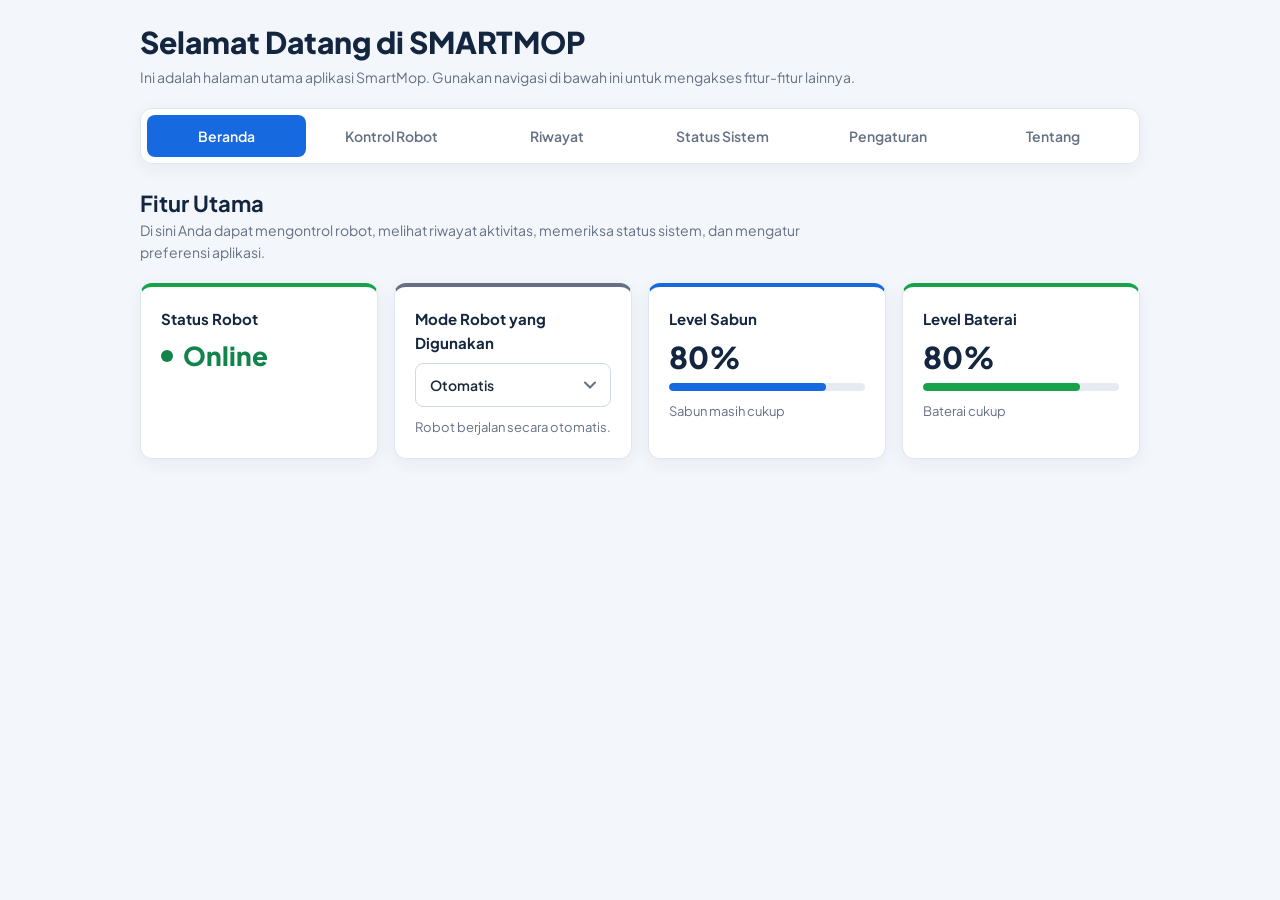
==== frontend/index.html @ 9b31f6f3 "Update Frontend" ====
<!DOCTYPE html>
<html lang="en">
<head>
    <meta charset="UTF-8">
    <meta name="viewport" content="width=device-width, initial-scale=1.0">
    <title>SMARTMOP</title>
    <link rel="preconnect" href="https://fonts.googleapis.com">
    <link rel="preconnect" href="https://fonts.gstatic.com" crossorigin>
    <link rel="stylesheet" href="https://fonts.googleapis.com/css2?family=Plus+Jakarta+Sans:wght@400;500;600;700;800&display=swap">
    <link rel="stylesheet" href="assets/css/variables.css">
    <link rel="stylesheet" href="assets/css/layout.css">
    <link rel="stylesheet" href="assets/css/components.css">
    <link rel="stylesheet" href="assets/css/index.css">
    <link rel="stylesheet" href="assets/css/responsive.css">
    <link rel="stylesheet" href="assets/css/style.css">
</head>
<body>

<h3>Selamat Datang di SMARTMOP</h3>
<p>Ini adalah halaman utama aplikasi SmartMop. Gunakan navigasi di bawah ini untuk mengakses fitur-fitur lainnya.</p>
<nav class="navbar">
    <a href="index.html">Beranda</a>
    <a href="pages/kontrol-robot.html">Kontrol Robot</a>
    <a href="pages/riwayat.html">Riwayat</a>
    <a href="pages/status-sistems.html">Status Sistem</a>
    <a href="pages/pengaturan.html">Pengaturan</a>
    <a href="pages/tentang.html">Tentang</a>
</nav>


<section class="main-content">
    <h2>Fitur Utama</h2>

    <p>
        Di sini Anda dapat mengontrol robot, melihat riwayat
        aktivitas, memeriksa status sistem, dan mengatur
        preferensi aplikasi.
    </p>

    <div class="robot-container">

        <!-- Status Robot -->
        <div class="menu-robot">
            <h3>Status Robot</h3>
            <p id="statusRobot" class="status online">
                Online
            </p>
        </div>

        <!-- Mode Robot -->
        <div class="menu-robot">
            <h3>Mode Robot yang Digunakan</h3>

            <select id="modeRobot">
                <option value="Otomatis">Otomatis</option>
                <option value="Manual">Manual</option>
            </select>

            <p id="infoMode">
                Robot berjalan secara otomatis.
            </p>
        </div>

        <!-- Level Sabun -->
        <div class="menu-robot">
            <h3>Level Sabun</h3>

            <p id="nilaiSabun">80%</p>

            <div class="progress-container">
                <div id="progressSabun"
                     class="progress-bar sabun"
                     style="width: 80%;">
                </div>
            </div>

            <p id="statusSabun">Sabun masih cukup</p>
        </div>

        <!-- Level Baterai -->
        <div class="menu-robot">
            <h3>Level Baterai</h3>

            <p id="nilaiBaterai">80%</p>

            <div class="progress-container">
                <div id="progressBaterai"
                     class="progress-bar baterai"
                     style="width: 80%;">
                </div>
            </div>

            <p id="statusBaterai">Baterai cukup</p>
        </div>

    </div>
</section>

</body>
---- frontend/assets/css/variables.css ----
/* =====================================================
   SMARTMOP - VARIABEL DESAIN (dipakai semua halaman)
   ===================================================== */
:root {
    --primary: #1769e0;
    --primary-hover: #1056bd;
    --primary-light: #edf4ff;

    --navy: #14263f;
    --navy-light: #203b5f;

    --background: #f3f6fb;
    --surface: #ffffff;
    --surface-light: #f8faff;

    --text: #1d2939;
    --text-secondary: #667085;

    --border: #e1e7f0;
    --border-strong: #d0d8e5;

    --success: #12834b;
    --success-bg: #e1f7eb;
    --danger: #d92d20;
    --danger-bg: #fee4e2;
    --warning: #b54708;
    --warning-bg: #fff0d5;

    --shadow: 0 4px 18px rgba(20, 38, 63, 0.055);
    --radius: 12px;
    --radius-small: 8px;
    --transition: 0.2s ease;

    --sidebar-width: 250px;
    --font: "Plus Jakarta Sans", "Segoe UI", Arial, Helvetica, sans-serif;
}
---- frontend/assets/css/layout.css ----
/* =====================================================
   SMARTMOP - LAYOUT (reset, sidebar, topbar, halaman)
   ===================================================== */
*, *::before, *::after { margin: 0; padding: 0; box-sizing: border-box; }
[hidden] { display: none !important; }
html { scroll-behavior: smooth; }

body {
    min-height: 100vh;
    font-family: var(--font);
    font-size: 14px;
    line-height: 1.55;
    color: var(--text);
    background: var(--background);
}
button, input, select { font: inherit; color: inherit; }
button { cursor: pointer; }
a { color: inherit; }
:focus-visible { outline: 3px solid #a8c9ff; outline-offset: 2px; }

.ico {
    width: 1.25em; height: 1.25em; flex: none;
    fill: none; stroke: currentColor; stroke-width: 1.8;
    stroke-linecap: round; stroke-linejoin: round;
}

/* ---------- Kerangka aplikasi ---------- */
.app {
    display: grid;
    grid-template-columns: var(--sidebar-width) minmax(0, 1fr);
    min-height: 100vh;
}
.main { min-width: 0; }

/* ---------- Sidebar ---------- */
.sidebar {
    position: sticky; top: 0;
    height: 100vh;
    display: flex; flex-direction: column; gap: 18px;
    padding: 20px 14px;
    color: #fff;
    background: var(--navy);
    z-index: 30;
}
.brand { display: flex; align-items: center; gap: 12px; padding: 4px 8px 12px; }
.brand-mark {
    width: 46px; height: 46px; display: grid; place-items: center;
    border-radius: 12px; background: rgba(255, 255, 255, 0.1);
}
.brand-mark .ico { width: 28px; height: 28px; }
.brand strong { display: block; font-size: 21px; line-height: 1.15; }
.brand small { font-size: 12px; color: #b8c7de; }

.nav { display: flex; flex-direction: column; gap: 4px; }
.nav a {
    display: flex; align-items: center; gap: 14px;
    padding: 13px 16px;
    border-radius: 10px;
    color: #d5e0f1;
    font-weight: 500; text-decoration: none;
    transition: background var(--transition), color var(--transition);
}
.nav a .ico { width: 22px; height: 22px; }
.nav a:hover { background: rgba(255, 255, 255, 0.08); color: #fff; }
.nav a[aria-current="page"] { background: var(--primary); color: #fff; font-weight: 700; }

.scrim { display: none; }

/* ---------- Topbar ---------- */
.topbar {
    display: flex; align-items: center; justify-content: space-between;
    flex-wrap: wrap; gap: 16px;
    padding: 22px 28px 6px;
}
.topbar-title { display: flex; align-items: center; gap: 12px; min-width: 0; }
.topbar h1 { font-size: 28px; line-height: 1.2; color: var(--navy); }
.topbar p { color: var(--text-secondary); }
.menu-btn {
    display: none; width: 42px; height: 42px; place-items: center;
    border: 1px solid var(--border-strong); border-radius: 10px; background: var(--surface);
}
.top-actions { display: flex; align-items: center; gap: 20px; flex-wrap: wrap; }

.bell { position: relative; }
.bell > button {
    position: relative; width: 44px; height: 44px; display: grid; place-items: center;
    border: 0; border-radius: 50%; background: transparent; color: var(--primary);
}
.bell > button:hover { background: var(--primary-light); }
.bell > button .ico { width: 28px; height: 28px; }
.bell-count {
    position: absolute; top: 2px; right: 2px;
    min-width: 20px; height: 20px; padding: 0 5px;
    display: grid; place-items: center;
    border-radius: 10px; background: var(--danger); color: #fff;
    font-size: 12px; font-weight: 700;
}
.bell-menu {
    position: absolute; right: 0; top: 52px; z-index: 40;
    width: 320px; padding: 8px;
    background: var(--surface); border: 1px solid var(--border);
    border-radius: var(--radius); box-shadow: 0 12px 32px rgba(20, 38, 63, 0.16);
}
.bell-menu li { list-style: none; padding: 10px 12px; border-radius: 8px; }
.bell-menu li + li { border-top: 1px solid var(--border); }
.bell-menu strong { display: block; font-size: 13px; }
.bell-menu small { color: var(--text-secondary); }
.bell-menu button {
    width: 100%; margin-top: 6px; padding: 9px; border: 0; border-radius: 8px;
    background: var(--primary-light); color: var(--primary); font-weight: 600;
}

.clock { padding-left: 20px; border-left: 1px solid var(--border-strong); line-height: 1.3; }
.clock small { display: block; color: var(--text-secondary); font-size: 12.5px; }
.clock strong { font-size: 24px; color: var(--navy); font-variant-numeric: tabular-nums; }

.online { display: flex; align-items: center; gap: 8px; font-weight: 600; }
.online .dot { width: 10px; height: 10px; border-radius: 50%; background: #16a34a; }
.online.off .dot { background: var(--danger); }

.btn-emergency {
    display: inline-flex; align-items: center; gap: 10px;
    padding: 14px 20px; border: 0; border-radius: 8px;
    background: var(--danger); color: #fff; font-weight: 700; letter-spacing: 0.02em;
    box-shadow: 0 6px 16px rgba(217, 45, 32, 0.28);
    transition: background var(--transition);
}
.btn-emergency:hover { background: #b42318; }
.btn-emergency .ico { width: 22px; height: 22px; padding: 3px; border-radius: 50%; background: #fff; color: var(--danger); stroke-width: 2.6; }

/* ---------- Isi halaman ---------- */
.page { display: grid; gap: 20px; padding: 16px 28px 40px; }
---- frontend/assets/css/components.css ----
/* =====================================================
   SMARTMOP - KOMPONEN BERSAMA
   ===================================================== */

/* ---------- Kartu ---------- */
.card {
    padding: 20px;
    background: var(--surface);
    border: 1px solid var(--border);
    border-radius: var(--radius);
    box-shadow: var(--shadow);
}
.card-head { display: flex; align-items: center; justify-content: space-between; gap: 12px; margin-bottom: 14px; }
.card-head h2 { font-size: 18px; color: var(--navy); }
.card-head p { color: var(--text-secondary); font-size: 13px; }
.link-all { color: var(--primary); font-size: 13px; font-weight: 600; text-decoration: none; }
.link-all:hover { text-decoration: underline; }

/* ---------- Lencana & tombol ---------- */
.badge { display: inline-flex; align-items: center; padding: 3px 10px; border-radius: 6px; font-size: 13px; font-weight: 600; }
.badge.danger { color: var(--danger); background: var(--danger-bg); }
.badge.success { color: var(--success); background: var(--success-bg); }
.badge.warning { color: var(--warning); background: var(--warning-bg); }
.badge.neutral { color: var(--text-secondary); background: #eef2f7; }

.btn {
    display: inline-flex; align-items: center; justify-content: center; gap: 8px;
    min-height: 42px; padding: 0 18px;
    border: 1px solid transparent; border-radius: var(--radius-small);
    font-weight: 600;
    transition: background var(--transition), border-color var(--transition), color var(--transition);
}
.btn:disabled { opacity: 0.55; cursor: not-allowed; }
.btn-primary { color: #fff; background: var(--primary); }
.btn-primary:hover { background: var(--primary-hover); }
.btn-success { color: var(--success); background: var(--success-bg); border-color: #a6e2c1; }
.btn-success:hover { background: #cdf1dd; }
.btn-danger { color: var(--danger); background: var(--danger-bg); border-color: #f7b8b2; }
.btn-danger:hover { background: #fdd0cc; }
.btn-ghost { color: var(--text); background: var(--surface); border-color: var(--border-strong); }
.btn-ghost:hover { background: var(--primary-light); color: var(--primary); }

/* ---------- Progress ---------- */
.progress { height: 8px; border-radius: 99px; background: #e6ebf3; overflow: hidden; }
.progress i { display: block; height: 100%; border-radius: inherit; background: var(--primary); transition: width 0.6s ease; }
.progress.green i { background: #16a34a; }
.progress.warn i { background: #f79009; }
.progress.low i { background: var(--danger); }

/* ---------- Form ---------- */
.field { display: grid; gap: 6px; align-content: start; }
.field > label { font-size: 13px; font-weight: 600; color: var(--navy); }
.field small { color: var(--text-secondary); font-size: 12px; }
input[type="text"], input[type="number"], input[type="date"], select {
    width: 100%; min-height: 42px; padding: 9px 12px;
    background: var(--surface); border: 1px solid var(--border-strong); border-radius: var(--radius-small);
    transition: border-color var(--transition), box-shadow var(--transition);
}
input:focus, select:focus { outline: none; border-color: var(--primary); box-shadow: 0 0 0 3px rgba(23, 105, 224, 0.16); }
select { appearance: none; padding-right: 36px;
    background-image: url("data:image/svg+xml,%3Csvg xmlns='http://www.w3.org/2000/svg' width='12' height='8' fill='none' stroke='%23667085' stroke-width='2' stroke-linecap='round'%3E%3Cpath d='M1 1.5l5 5 5-5'/%3E%3C/svg%3E");
    background-repeat: no-repeat; background-position: right 12px center; }

.switch { position: relative; display: inline-block; width: 46px; height: 26px; flex: none; }
.switch input { position: absolute; inset: 0; width: 100%; height: 100%; opacity: 0; margin: 0; z-index: 1; }
.switch-slider { position: absolute; inset: 0; border-radius: 99px; background: #cfd6e2; transition: background var(--transition); }
.switch-slider::after {
    content: ""; position: absolute; top: 3px; left: 3px; width: 20px; height: 20px;
    border-radius: 50%; background: #fff; box-shadow: 0 1px 3px rgba(0, 0, 0, 0.25);
    transition: transform var(--transition);
}
.switch input:checked + .switch-slider { background: var(--primary); }
.switch input:checked + .switch-slider::after { transform: translateX(20px); }
.switch input:focus-visible + .switch-slider { outline: 3px solid #a8c9ff; outline-offset: 2px; }

.seg { display: grid; grid-template-columns: 1fr 1fr; padding: 4px; border-radius: 10px; background: #eef2f9; }
.seg button { display: flex; align-items: center; justify-content: center; gap: 8px; min-height: 40px; border: 0; border-radius: 8px; background: transparent; color: var(--text-secondary); font-weight: 600; }
.seg button[aria-pressed="true"] { background: var(--primary); color: #fff; }

/* ---------- Tabel ---------- */
.table-wrap { overflow-x: auto; border: 1px solid var(--border); border-radius: var(--radius-small); }
table { width: 100%; border-collapse: collapse; min-width: 640px; }
th { padding: 12px 14px; background: #f1f5fb; color: var(--navy); font-size: 13px; text-align: left; }
td { padding: 10px 14px; border-top: 1px solid var(--border); vertical-align: middle; }
tbody tr:hover { background: var(--surface-light); }
.empty { padding: 36px 16px; text-align: center; color: var(--text-secondary); }

/* ---------- Tampilan kamera (simulasi lantai + bounding box) ---------- */
.feed {
    position: relative; aspect-ratio: 16 / 10; overflow: hidden;
    border-radius: 10px; background: #cdc4b7; isolation: isolate;
}
.feed::before {
    content: ""; position: absolute; inset: 0; z-index: -1;
    background:
        linear-gradient(rgba(70, 60, 50, 0.28) 2px, transparent 2px) 0 0 / 100% 34%,
        linear-gradient(90deg, rgba(70, 60, 50, 0.28) 2px, transparent 2px) 0 0 / 26% 100%,
        linear-gradient(135deg, #ddd6cb, #bdb3a5);
}
.feed img.stream { position: absolute; inset: 0; width: 100%; height: 100%; object-fit: cover; z-index: -1; }
.feed.live .spill, .feed.live .bbox { display: none; }
.spill {
    position: absolute; left: 22%; top: 38%; width: 50%; height: 28%;
    border-radius: 58% 42% 55% 45% / 52% 58% 42% 48%;
    background: radial-gradient(circle at 38% 38%, #f0a63a, #c26a1c 70%, #a8530f);
    box-shadow: 0 2px 8px rgba(120, 60, 10, 0.4);
    transform: rotate(-6deg);
}
.bbox { position: absolute; left: 18%; top: 31%; width: 58%; height: 42%; border: 2px solid #e5261b; }
.bbox em {
    position: absolute; left: -2px; bottom: 100%; padding: 2px 10px; white-space: nowrap;
    background: #e5261b; color: #fff; font-style: normal; font-size: 12.5px; font-weight: 600;
}
.feed.sm .bbox { border-width: 1.5px; }
.feed.sm .bbox em { display: none; }
.feed.mop { background: #1e2530; }
.feed.mop::before { background: linear-gradient(180deg, #2c3441, #151a22); }
.feed.mop .pad {
    position: absolute; bottom: 12%; width: 34%; aspect-ratio: 1; border-radius: 50%;
    background: repeating-radial-gradient(circle, #2f5fd0 0 5px, #3d72ec 5px 10px);
    box-shadow: 0 6px 12px rgba(0, 0, 0, 0.5);
}
.feed.mop .pad:nth-child(1) { left: 12%; }
.feed.mop .pad:nth-child(2) { right: 12%; }
.feed-time {
    position: absolute; top: 12px; right: 12px; padding: 3px 10px;
    border-radius: 6px; background: rgba(15, 25, 45, 0.72); color: #fff;
    font-size: 13px; font-variant-numeric: tabular-nums;
}
.feed.thumb { width: 84px; aspect-ratio: 4 / 3; border-radius: 6px; }
.feed.thumb .bbox { border-width: 1.5px; }
.feed.thumb .bbox em { display: none; }

.cam-tools {
    position: absolute; left: 50%; bottom: 14px; transform: translateX(-50%);
    display: flex; gap: 4px; padding: 8px;
    border-radius: 12px; background: rgba(15, 25, 45, 0.8);
}
.cam-tools button {
    min-width: 64px; display: grid; justify-items: center; gap: 2px; padding: 6px 8px;
    border: 0; border-radius: 8px; background: transparent; color: #fff; font-size: 12px;
}
.cam-tools button:hover { background: rgba(255, 255, 255, 0.14); }
.cam-tools button[aria-pressed="true"] { background: var(--danger); }
.cam-tools .ico { width: 22px; height: 22px; }
.cam-tools .hd-tag { font-weight: 800; font-size: 13px; padding: 1px 4px; border: 1.5px solid #fff; border-radius: 4px; line-height: 1.3; }

/* ---------- Toast ---------- */
.toasts { position: fixed; right: 20px; bottom: 20px; z-index: 100; display: grid; gap: 10px; }
.toast {
    max-width: 360px; padding: 12px 16px; border-radius: 10px;
    background: var(--navy); color: #fff; font-weight: 500;
    box-shadow: 0 10px 28px rgba(20, 38, 63, 0.3);
    animation: toast-in 0.25s ease;
}
.toast.success { background: #0f6d3e; }
.toast.warn { background: #8a4a0a; }
.toast.error { background: #b42318; }
@keyframes toast-in { from { opacity: 0; transform: translateY(8px); } }
@media (prefers-reduced-motion: reduce) { .toast { animation: none; } .progress i { transition: none; } }
---- frontend/assets/css/index.css ----
/* =====================================================
   SMARTMOP - BERANDA (index.css)
   Disesuaikan dengan markup index.html milikmu:
   .navbar, .main-content, .robot-container, .menu-robot,
   .status, .progress-container, .progress-bar
   File ini berdiri sendiri (tidak butuh layout/components/style.css)
   ===================================================== */

/* 1. VARIABEL */
:root {
    --primary: #1769e0;
    --primary-hover: #1056bd;
    --primary-light: #edf4ff;
    --navy: #14263f;
    --background: #f3f6fb;
    --surface: #ffffff;
    --text: #1d2939;
    --text-secondary: #667085;
    --border: #e1e7f0;
    --border-strong: #d0d8e5;
    --success: #12834b;
    --success-bg: #e1f7eb;
    --danger: #d92d20;
    --danger-bg: #fee4e2;
    --warning: #b54708;
    --shadow: 0 4px 18px rgba(20, 38, 63, 0.055);
    --radius: 12px;
    --radius-small: 8px;
    --transition: 0.2s ease;
    --lebar: 1100px;
}

/* 2. DASAR HALAMAN */
*, *::before, *::after { margin: 0; padding: 0; box-sizing: border-box; }
html { scroll-behavior: smooth; }

body {
    min-height: 100vh;
    padding: 32px 24px 56px;
    font-family: "Plus Jakarta Sans", "Segoe UI", Arial, sans-serif;
    font-size: 14px;
    line-height: 1.6;
    color: var(--text);
    background: var(--background);
}
select, button, input { font: inherit; color: inherit; }
:focus-visible { outline: 3px solid #a8c9ff; outline-offset: 2px; }

/* 3. JUDUL HALAMAN */
body > h3 {
    max-width: var(--lebar); margin: 0 auto 4px;
    color: var(--navy); font-size: 30px; font-weight: 800; line-height: 1.25;
}
body > p {
    max-width: var(--lebar); margin: 0 auto 20px;
    color: var(--text-secondary);
}

/* 4. NAVIGASI */
.navbar {
    position: sticky; top: 12px; z-index: 10;
    display: flex; flex-wrap: wrap; gap: 6px;
    max-width: var(--lebar); margin: 0 auto 28px; padding: 6px;
    background: var(--surface);
    border: 1px solid var(--border); border-radius: var(--radius);
    box-shadow: var(--shadow);
}
.navbar a {
    flex: 1 1 0; min-height: 42px; padding: 0 16px;
    display: inline-flex; align-items: center; justify-content: center;
    border-radius: var(--radius-small);
    color: var(--text-secondary); font-weight: 600; text-decoration: none; white-space: nowrap;
    transition: background var(--transition), color var(--transition);
}
.navbar a:hover { background: var(--primary-light); color: var(--primary); }
.navbar a[href="index.html"] { background: var(--primary); color: #fff; }   /* halaman aktif */

/* 5. ISI UTAMA */
.main-content { max-width: var(--lebar); margin: 0 auto; }
.main-content > h2 { color: var(--navy); font-size: 22px; line-height: 1.4; }
.main-content > p { max-width: 70ch; margin-bottom: 20px; color: var(--text-secondary); }

/* 6. KARTU STATUS ROBOT */
.robot-container {
    display: grid;
    grid-template-columns: repeat(auto-fit, minmax(230px, 1fr));
    gap: 16px;
}
.menu-robot {
    display: flex; flex-direction: column; gap: 8px;
    padding: 20px;
    background: var(--surface);
    border: 1px solid var(--border);
    border-top: 4px solid var(--border-strong);
    border-radius: var(--radius);
    box-shadow: var(--shadow);
}
.menu-robot:nth-child(1) { border-top-color: #16a34a; }
.menu-robot:nth-child(2) { border-top-color: #667085; }
.menu-robot:nth-child(3) { border-top-color: var(--primary); }
.menu-robot:nth-child(4) { border-top-color: #16a34a; }

.menu-robot h3 { color: var(--navy); font-size: 15px; font-weight: 700; }
.menu-robot p { color: var(--text-secondary); font-size: 13px; }

/* Status robot */
.status {
    display: inline-flex; align-items: center; gap: 10px;
    color: var(--text-secondary); font-size: 26px; font-weight: 800; line-height: 1.3;
}
.status::before { content: ""; width: 12px; height: 12px; border-radius: 50%; background: currentColor; }
.menu-robot p.status.online { color: var(--success); font-size: 26px; }
.menu-robot p.status.offline { color: var(--danger); font-size: 26px; }

/* Mode robot */
#modeRobot {
    width: 100%; min-height: 44px; padding: 9px 38px 9px 14px;
    appearance: none;
    background: var(--surface) url("data:image/svg+xml,%3Csvg xmlns='http://www.w3.org/2000/svg' width='12' height='8' fill='none' stroke='%23667085' stroke-width='2' stroke-linecap='round'%3E%3Cpath d='M1 1.5l5 5 5-5'/%3E%3C/svg%3E") no-repeat right 14px center;
    border: 1px solid var(--border-strong); border-radius: var(--radius-small);
    font-weight: 600; cursor: pointer;
    transition: border-color var(--transition), box-shadow var(--transition);
}
#modeRobot:hover { border-color: #aebbd0; }
#modeRobot:focus { outline: none; border-color: var(--primary); box-shadow: 0 0 0 3px rgba(23, 105, 224, 0.16); }

/* Nilai sabun & baterai */
#nilaiSabun, #nilaiBaterai {
    color: var(--navy); font-size: 30px; font-weight: 800; line-height: 1.2;
}

/* Bar progres */
.progress-container {
    height: 8px; overflow: hidden;
    border-radius: 99px; background: #e6ebf3;
}
.progress-bar {
    height: 100%; border-radius: inherit;
    background: var(--primary);
    transition: width 0.6s ease, background var(--transition);
}
.progress-bar.sabun { background: var(--primary); }
.progress-bar.baterai { background: #16a34a; }
.progress-bar.warning { background: #f79009; }   /* tambahkan lewat JS saat < 30% */
.progress-bar.low { background: var(--danger); } /* tambahkan lewat JS saat < 15% */

/* Keterangan di bawah bar */
#infoMode, #statusSabun, #statusBaterai { margin-top: 2px; }

/* 7. RESPONSIVE */
@media (max-width: 680px) {
    body { padding: 20px 14px 40px; }
    body > h3 { font-size: 24px; }
    .navbar a { flex: 1 1 45%; }
    .robot-container { grid-template-columns: 1fr; }
}
@media (prefers-reduced-motion: reduce) {
    html { scroll-behavior: auto; }
    .progress-bar { transition: none; }
}

/* 8. KETERANGAN MODE (diubah oleh dashboard.js) */
#infoMode.otomatis { color: var(--success); font-weight: 600; }
#infoMode.manual { color: var(--warning); font-weight: 600; }
---- frontend/assets/css/responsive.css ----
/* =====================================================
   SMARTMOP - RESPONSIVE
   ===================================================== */
@media (max-width: 1280px) {
    .dash { grid-template-columns: minmax(0, 1fr) minmax(0, 1fr); }
    .dash > .stack:last-child { grid-column: 1 / -1; grid-template-columns: 1fr 1fr; align-items: start; }
}
@media (max-width: 1100px) {
    .stats { grid-template-columns: repeat(2, minmax(0, 1fr)); }
}
@media (max-width: 900px) {
    .app { grid-template-columns: minmax(0, 1fr); }
    .sidebar { position: fixed; inset: 0 auto 0 0; width: var(--sidebar-width); transform: translateX(-100%); transition: transform 0.25s ease; }
    .sidebar.open { transform: none; }
    .scrim.show { display: block; position: fixed; inset: 0; z-index: 20; background: rgba(15, 25, 45, 0.5); }
    .menu-btn { display: grid; }
    .topbar, .page { padding-left: 16px; padding-right: 16px; }
    .topbar h1 { font-size: 24px; }
    .clock { border-left: 0; padding-left: 0; }
    .two-col { grid-template-columns: 1fr !important; }
}
@media (max-width: 680px) {
    .dash { grid-template-columns: minmax(0, 1fr); }
    .dash > .stack:last-child { grid-template-columns: 1fr; }
    .stats { grid-template-columns: 1fr; }
    .form-grid { grid-template-columns: 1fr; }
    .settings-card { padding: 18px; }
    .btn-emergency { width: 100%; justify-content: center; }
    .cam-tools button { min-width: 52px; }
    .bell-menu { right: auto; left: 0; width: min(320px, 86vw); }
}
@media (prefers-reduced-motion: reduce) { html { scroll-behavior: auto; } .sidebar { transition: none; } }
---- frontend/assets/css/style.css ----
/* =====================================================
   SMARTMOP - PENGATURAN (style.css)
   Disesuaikan dengan markup pengaturan.html milikmu:
   .navbar, #umum.bagian-umum, .settings-card, .setting-row,
   .switch, .network-*, .form-group, .tombol-simpan
   File ini berdiri sendiri (tidak butuh layout/components/index.css)
   ===================================================== */

/* 1. VARIABEL */
:root {
    --primary: #1769e0;
    --primary-hover: #1056bd;
    --primary-light: #edf4ff;
    --navy: #14263f;
    --background: #f3f6fb;
    --surface: #ffffff;
    --surface-light: #f8faff;
    --text: #1d2939;
    --text-secondary: #667085;
    --border: #e1e7f0;
    --border-strong: #d0d8e5;
    --success: #12834b;
    --success-bg: #e1f7eb;
    --danger: #d92d20;
    --danger-bg: #fee4e2;
    --warning: #b54708;
    --warning-bg: #fff0d5;
    --shadow: 0 4px 18px rgba(20, 38, 63, 0.055);
    --radius: 12px;
    --radius-small: 8px;
    --transition: 0.2s ease;
    --lebar: 1000px;
}

/* 2. DASAR HALAMAN */
*, *::before, *::after { margin: 0; padding: 0; box-sizing: border-box; }
html { scroll-behavior: smooth; scroll-padding-top: 88px; }

body {
    min-height: 100vh;
    padding: 24px 24px 56px;
    font-family: "Plus Jakarta Sans", "Segoe UI", Arial, sans-serif;
    font-size: 14px;
    line-height: 1.6;
    color: var(--text);
    background: var(--background);
}
input, select, button { font: inherit; color: inherit; }
button, select, input[type="checkbox"] { cursor: pointer; }
button:disabled { opacity: 0.55; cursor: not-allowed; }
:focus-visible { outline: 3px solid #a8c9ff; outline-offset: 2px; }

/* 3. NAVBAR (Umum | Notifikasi | Jaringan) */
.navbar {
    position: sticky; top: 12px; z-index: 10;
    display: flex; flex-wrap: wrap; gap: 6px;
    width: 100%; max-width: var(--lebar);
    margin: 0 auto 24px; padding: 6px;
    background: var(--surface);
    border: 1px solid var(--border);
    border-radius: var(--radius);
    box-shadow: var(--shadow);
}
.navbar a {
    flex: 1 1 0; min-height: 42px; padding: 0 20px;
    display: inline-flex; align-items: center; justify-content: center;
    border-radius: var(--radius-small);
    color: var(--text-secondary); font-weight: 600; text-decoration: none;
    transition: background var(--transition), color var(--transition);
}
.navbar a:hover { background: var(--primary-light); color: var(--primary); }

/* 4. KARTU UTAMA (Umum, Notifikasi, Jaringan) */
#umum, .settings-card {
    width: 100%; max-width: var(--lebar);
    margin: 0 auto 24px; padding: 28px 30px;
    background: var(--surface);
    border: 1px solid var(--border);
    border-radius: 14px;
    box-shadow: var(--shadow);
    scroll-margin-top: 88px;
}
#umum:target, .settings-card:target { border-color: var(--primary); }

#umum h2, .settings-card h2 { color: var(--navy); font-size: 22px; line-height: 1.4; }
#umum > p, .settings-card > p { margin-bottom: 22px; color: var(--text-secondary); }

/* 5. FORM DASAR */
label { display: block; color: var(--navy); font-weight: 600; }

input[type="text"], input[type="number"], select {
    width: 100%; min-height: 44px; padding: 9px 14px;
    background: var(--surface);
    border: 1px solid var(--border-strong);
    border-radius: var(--radius-small);
    transition: border-color var(--transition), box-shadow var(--transition);
}
input::placeholder { color: #98a2b3; }
input:hover, select:hover { border-color: #aebbd0; }
input:focus, select:focus {
    outline: none; border-color: var(--primary);
    box-shadow: 0 0 0 3px rgba(23, 105, 224, 0.16);
}
select {
    appearance: none; padding-right: 38px;
    background-image: url("data:image/svg+xml,%3Csvg xmlns='http://www.w3.org/2000/svg' width='12' height='8' fill='none' stroke='%23667085' stroke-width='2' stroke-linecap='round'%3E%3Cpath d='M1 1.5l5 5 5-5'/%3E%3C/svg%3E");
    background-repeat: no-repeat; background-position: right 14px center;
}
select:disabled { background-color: #f2f4f7; color: #98a2b3; }

/* 6. PENGATURAN UMUM */
#umum > label[for="umum"] { margin-bottom: 18px; color: var(--text-secondary); font-weight: 500; }

#umum > h2:not(:first-child) {
    margin-top: 24px; padding-top: 22px;
    border-top: 1px solid var(--border);
    font-size: 16px;
}
#umum > label:not([for="umum"]) { margin: 4px 0 8px; font-size: 13px; }
#umum > select { max-width: 420px; }

.setting-row {
    display: flex; align-items: center; justify-content: space-between; gap: 24px;
    padding: 14px 0;
}
.setting-info { flex: 1 1 auto; min-width: 0; }
.setting-info label { font-size: 15px; }
.setting-info p { color: var(--text-secondary); font-size: 13px; }
#umum .setting-row { align-items: flex-start; padding-top: 4px; }
#umum .setting-row > input[type="text"] { flex: 0 1 420px; }

/* 7. NOTIFIKASI (toggle) */
#notifikasi .setting-row { border-bottom: 1px solid var(--border); }
#notifikasi .setting-row:last-child { border-bottom: 0; padding-bottom: 0; }

.switch { position: relative; display: inline-block; width: 48px; height: 26px; flex: none; }
.switch input { position: absolute; inset: 0; width: 100%; height: 100%; margin: 0; opacity: 0; z-index: 1; }
.switch-slider { position: absolute; inset: 0; border-radius: 99px; background: #cfd6e2; transition: background var(--transition); }
.switch-slider::before {
    content: ""; position: absolute; top: 3px; left: 3px; width: 20px; height: 20px;
    border-radius: 50%; background: #fff; box-shadow: 0 1px 3px rgba(0, 0, 0, 0.25);
    transition: transform var(--transition);
}
.switch input:checked + .switch-slider { background: var(--primary); }
.switch input:checked + .switch-slider::before { transform: translateX(22px); }
.switch input:focus-visible + .switch-slider { outline: 3px solid #a8c9ff; outline-offset: 2px; }

/* 8. JARINGAN */
.network-status {
    margin-bottom: 26px; padding: 18px;
    background: var(--surface-light);
    border: 1px solid var(--border); border-radius: var(--radius);
}
.network-status-header {
    display: flex; align-items: flex-start; justify-content: space-between; gap: 12px;
    margin-bottom: 14px;
}
.network-status-header h3 { color: var(--navy); font-size: 16px; }
.network-status-header p { color: var(--text-secondary); font-size: 13px; }

.status-badge {
    display: inline-flex; align-items: center; min-height: 28px; padding: 4px 12px;
    border-radius: 20px; font-size: 12px; font-weight: 700; white-space: nowrap;
}
.status-checking { background: #eef2f7; color: var(--text-secondary); }
.status-online { background: var(--success-bg); color: var(--success); }
.status-offline { background: var(--danger-bg); color: var(--danger); }

.network-device-list { display: grid; gap: 10px; }
.network-device {
    display: grid; grid-template-columns: 44px minmax(0, 1fr) auto; align-items: center; gap: 14px;
    padding: 12px 14px;
    background: var(--surface);
    border: 1px solid var(--border); border-radius: 10px;
    transition: border-color var(--transition);
}
.network-device:hover { border-color: var(--border-strong); }
.device-icon {
    width: 44px; height: 44px; display: grid; place-items: center;
    border-radius: 10px; background: var(--primary-light); font-size: 20px;
}
.device-info strong { display: block; color: var(--navy); }
.device-info small { color: var(--text-secondary); }

.connection-indicator {
    padding: 3px 12px; border-radius: 6px;
    background: #eef2f7; color: var(--text-secondary); font-size: 13px; font-weight: 600;
}
.connection-indicator.online { background: var(--success-bg); color: var(--success); }
.connection-indicator.offline { background: var(--danger-bg); color: var(--danger); }

.network-section { padding: 22px 0; border-top: 1px solid var(--border); }
.network-section:last-child { padding-bottom: 0; }
.network-section > h3 { margin-bottom: 2px; color: var(--navy); font-size: 16px; }
.network-section > p { margin-bottom: 14px; color: var(--text-secondary); font-size: 13px; }

.network-form-grid { display: grid; grid-template-columns: 2fr 1fr; gap: 16px; }

.form-group { display: grid; align-content: start; gap: 6px; margin-bottom: 16px; }
.network-form-grid .form-group { margin-bottom: 0; }
.form-group:last-child { margin-bottom: 0; }
.form-group > label { font-size: 13px; }
.form-group small { color: var(--text-secondary); font-size: 12px; }
.network-form-grid + .form-group { margin-top: 16px; }

.network-note { display: block; margin-top: 12px; color: var(--text-secondary); font-size: 12.5px; }

.network-actions { display: flex; flex-wrap: wrap; gap: 10px; margin-top: 16px; }
.network-message { margin-top: 12px; padding: 10px 14px; border-radius: var(--radius-small); font-weight: 600; }
.network-message.success { background: var(--success-bg); color: var(--success); }
.network-message.error { background: var(--danger-bg); color: var(--danger); }

/* 9. TOMBOL */
.tombol-simpan, #simpanPengaturan {
    display: block; width: 100%; max-width: var(--lebar);
    min-height: 48px; margin: 0 auto; padding: 0 24px;
    border: 0; border-radius: var(--radius-small);
    background: var(--primary); color: #fff;
    font-weight: 700; font-size: 15px;
    box-shadow: 0 6px 16px rgba(23, 105, 224, 0.25);
    transition: background var(--transition), transform var(--transition);
}
.tombol-simpan:hover, #simpanPengaturan:hover { background: var(--primary-hover); }
.tombol-simpan:active, #simpanPengaturan:active { transform: translateY(1px); }

.tombol-secondary {
    min-height: 42px; padding: 0 18px;
    border: 1px solid var(--border-strong); border-radius: var(--radius-small);
    background: var(--surface); font-weight: 600;
}
.tombol-secondary:hover { background: var(--primary-light); color: var(--primary); }

/* 10. RESPONSIVE */
@media (max-width: 680px) {
    body { padding: 16px 12px 40px; }
    #umum, .settings-card { padding: 20px 18px; }
    #umum .setting-row { flex-direction: column; align-items: stretch; gap: 10px; }
    #umum .setting-row > input[type="text"] { flex: none; }
    .network-form-grid { grid-template-columns: 1fr; }
    .network-device { grid-template-columns: 44px minmax(0, 1fr); }
    .network-device .connection-indicator { grid-column: 2; justify-self: start; }
    .network-status-header { flex-direction: column; }
}
@media (prefers-reduced-motion: reduce) { html { scroll-behavior: auto; } * { transition: none !important; } }
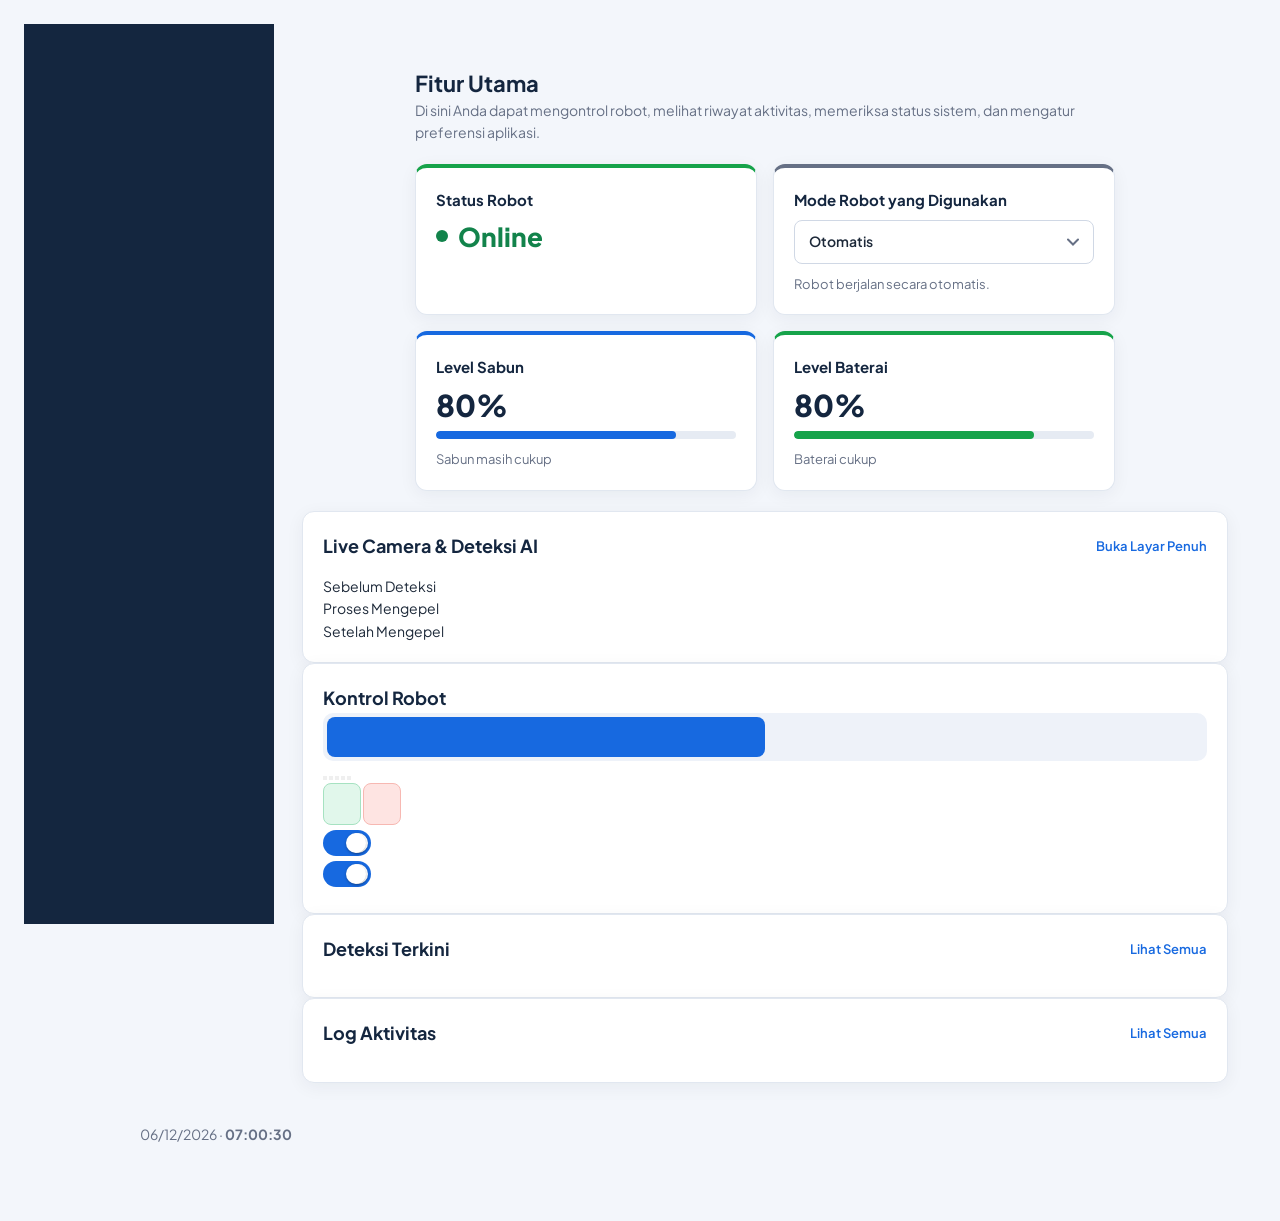
==== commit 8430147b: "Lengkapi Bagian HTML" ====
--- a/frontend/index.html
+++ b/frontend/index.html
@@ -14,18 +14,18 @@
     <link rel="stylesheet" href="assets/css/responsive.css">
     <link rel="stylesheet" href="assets/css/style.css">
 </head>
-<body>
-
-<h3>Selamat Datang di SMARTMOP</h3>
-<p>Ini adalah halaman utama aplikasi SmartMop. Gunakan navigasi di bawah ini untuk mengakses fitur-fitur lainnya.</p>
-<nav class="navbar">
-    <a href="index.html">Beranda</a>
-    <a href="pages/kontrol-robot.html">Kontrol Robot</a>
-    <a href="pages/riwayat.html">Riwayat</a>
-    <a href="pages/status-sistems.html">Status Sistem</a>
-    <a href="pages/pengaturan.html">Pengaturan</a>
-    <a href="pages/tentang.html">Tentang</a>
-</nav>
+<body data-page="beranda" data-root=""
+    data-title="Selamat Datang!"
+    data-sub="Robot pel pintar dengan deteksi tumpahan menggunakan AI">
+
+<div class="app">
+    <aside class="sidebar" id="sidebar"></aside>
+    <div class="main">
+        <header class="topbar" id="topbar"></header>
+
+        <main class="page">
+
+
 
 
 <section class="main-content">
@@ -69,8 +69,8 @@
 
             <div class="progress-container">
                 <div id="progressSabun"
-                     class="progress-bar sabun"
-                     style="width: 80%;">
+                    class="progress-bar sabun"
+                    style="width: 80%;">
                 </div>
             </div>
 
@@ -85,8 +85,8 @@
 
             <div class="progress-container">
                 <div id="progressBaterai"
-                     class="progress-bar baterai"
-                     style="width: 80%;">
+                    class="progress-bar baterai"
+                    style="width: 80%;">
                 </div>
             </div>
 
@@ -96,4 +96,112 @@
     </div>
 </section>
 
-</body>+<div class="dash">
+<!-- Live Camera-->
+<section class="card" aria-labelledby="hcam">
+    <div class="card-head">
+        <h2 id="hcam"> Live Camera &amp; Deteksi AI</h2>
+        <a class="link-all" href="pages/live-camera.html"> Buka Layar Penuh</a>
+    </div>
+    <div data-feed="spill" data-label="Tumpahan Sirup (..)" data-stam></div>
+    <div class="thumbs">
+        <figure><div data-feed="spill" data-size="sm"></div><figcaption>Sebelum Deteksi</figcaption></figure>
+        <figure><div data-feed="mop"></div><figcaption>Proses Mengepel</figcaption></figure>
+        <figure><div data-feed="clean"></div><figcaption>Setelah Mengepel</figcaption></figure>
+    </div>
+
+
+</section>
+
+
+
+
+    <!-- Bagian kontrol robot-->
+
+<!-- bagian ini dia manual ke otomatis-->
+<section class="card control" id="kontrol" aria-labelledby="htcl">
+    <div class="card-head" style="margin:0"><h2 id="htcl">Kontrol Robot</h2></div>
+    <div class="seg" role="group" aria-label="Mode robot" id="modeSeg">
+        <button type="button" data-mode="Otomatis" aria-pressed="true" id="modeAuto">
+        </button>
+        <button type="button" data-mode="Manual" aria-pressed="false" id="modeManual">
+        </button>
+    </div>
+
+
+<!-- bagian dia gerak ke depan belakang kiri kanan-->
+<div class="dpad" id="dpad" data-disable="true" role="group" aria-label="Arah gerak robot">
+    <button class="up" data-dir="maju" aria-label="Maju"></button>
+    <button class="down" data-dir="mundur" aria-label="Mundurs"></button>
+    <button class="stop" data-dir="berhenti" aria-label="Berhenti"></button>
+    <button class="right" data-dir="kanan" aria-label="Belok Kanan"></button>
+    <button class="left" data-dir="kiri" aria-label="Belok Kiri"></button>
+</div>
+
+
+<div class="act-row">
+    <button class="btn btn-success" id="btnStart"></button>
+    <button class="btn btn-danger" id="btnStop"></button>
+
+
+
+<!-- Bagian nyalakan sabun same pengepel-->
+
+<div class="tool-row">
+    <div class="tool-tile"><span id=icoPump></span>
+    <label class="switch">
+        <input type="checkbox" id="swPump" aria-label="Pompa sabun" checked><span class="switch-slider"></span>
+    </label>
+    </div>
+    <div class="tool-tile"><span id=icoMotor></span>
+    <label class="switch">
+        <input type="checkbox" id="swMotor" aria-label="Motor Pel" checked><span class="switch-slider"></span>
+    </label>
+    </div>
+
+
+
+        </div>
+</div>
+
+</section>
+
+<!-- Deteksi terkini Log-->
+<div class="stack">
+    <section class="card" aria-labelledby="hDet">
+        <div class="card-head"><h2 id="hDet">Deteksi Terkini</h2><a class="link-all" href="pages/riwayat.html">Lihat Semua</a></div>
+        <div class="det-llist" id="detList"></div>
+    </section>
+    <section class="card" aria-labelledby="hLog">
+        <div class="card-head"><h2 id="hlog">Log Aktivitas</h2><a class="link-all" href="pages/riwayat.html">Lihat Semua</a></div>
+        <ul class="log" id="logList"></ul>
+    </section>
+
+
+
+
+</div>
+</div>
+</main>
+</div>
+</div>
+<p class="jam"><span id="clockDate"></span> · <strong id="clockTime"></strong></p>
+<script src="assets/js/app.js"></script>
+<script src="assets/js/api.js"></script>
+<script src="assets/js/app.js"></script>
+<script src="assets/js/notifications.js"></script>
+<script src="assets/js/robot-control.js"></script>
+<script src="assets/js/dashboard.js"></script>
+
+
+
+
+
+
+
+</body>
+</html>
+
+
+
+
--- a/frontend/assets/css/layout.css
+++ b/frontend/assets/css/layout.css
@@ -130,3 +130,18 @@
 
 /* ---------- Isi halaman ---------- */
 .page { display: grid; gap: 20px; padding: 16px 28px 40px; }
+.clock {
+    padding-left: 20px;
+    border-left: 1px solid var(--border-strong);   /* garis pemisah di kiri jam */
+    line-height: 1.3;
+}
+.clock small {                                      /* baris tanggal */
+    display: block;
+    color: var(--text-secondary);
+    font-size: 12.5px;
+}
+.clock strong {                                     /* angka jam */
+    font-size: 24px;
+    color: var(--navy);
+    font-variant-numeric: tabular-nums;
+}
--- a/frontend/assets/css/components.css
+++ b/frontend/assets/css/components.css
@@ -158,3 +158,9 @@
 .toast.error { background: #b42318; }
 @keyframes toast-in { from { opacity: 0; transform: translateY(8px); } }
 @media (prefers-reduced-motion: reduce) { .toast { animation: none; } .progress i { transition: none; } }
+.feed-time {
+    position: absolute; top: 12px; right: 12px;
+    padding: 3px 10px; border-radius: 6px;
+    background: rgba(15, 25, 45, 0.72); color: #fff;
+    font-size: 13px; font-variant-numeric: tabular-nums;
+}
--- a/frontend/assets/css/responsive.css
+++ b/frontend/assets/css/responsive.css
@@ -30,3 +30,6 @@
     .bell-menu { right: auto; left: 0; width: min(320px, 86vw); }
 }
 @media (prefers-reduced-motion: reduce) { html { scroll-behavior: auto; } .sidebar { transition: none; } }
+@media (max-width: 900px) {
+    .clock { border-left: 0; padding-left: 0; }
+}
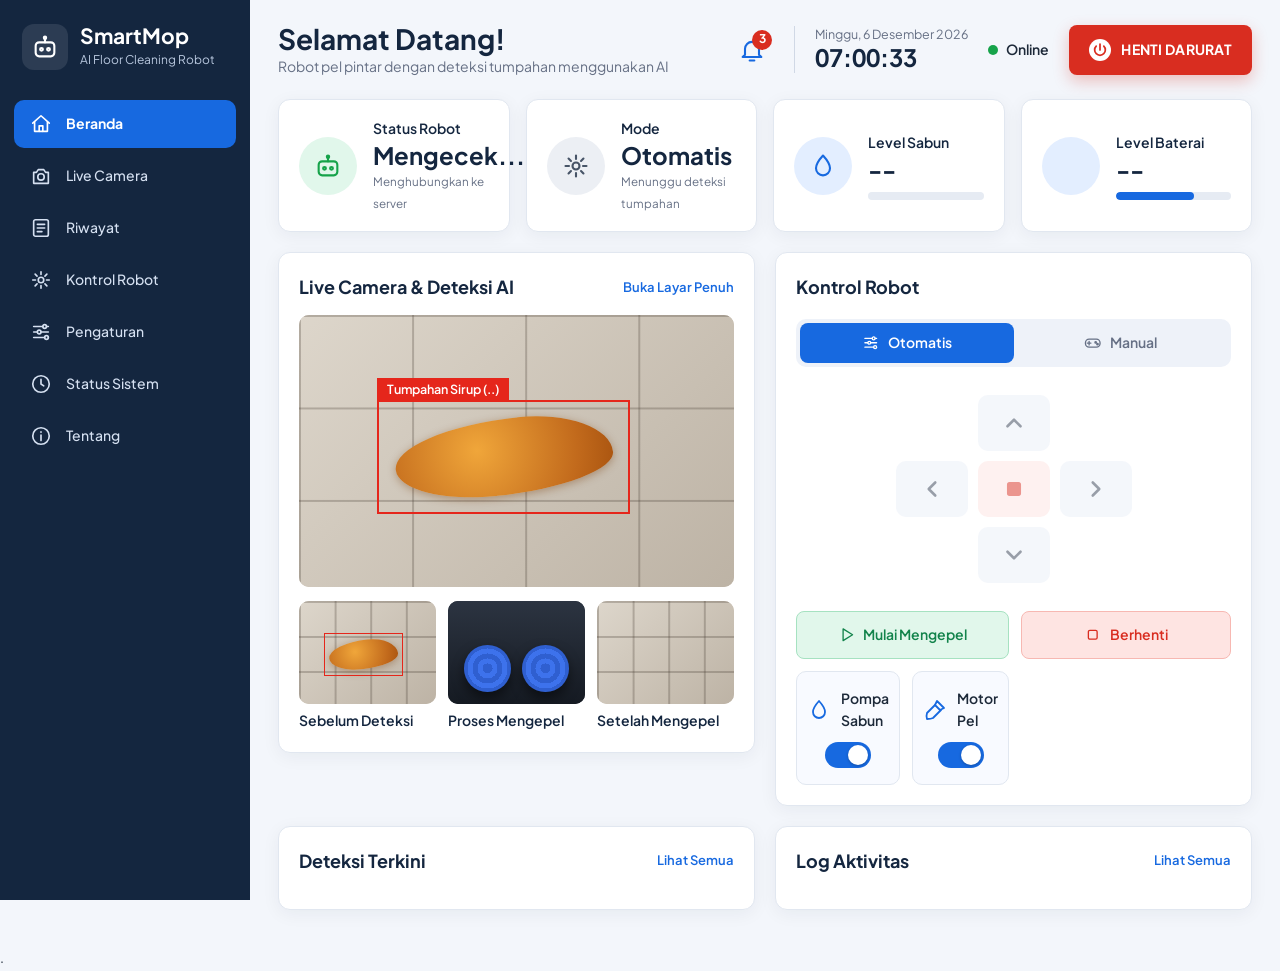
==== commit 7fe36c73: "Melengkapi Frontend tingga bagian Sistem dan juga bagian tentang" ====
--- a/frontend/index.html
+++ b/frontend/index.html
@@ -24,77 +24,50 @@
         <header class="topbar" id="topbar"></header>
 
         <main class="page">
+            <!-- Ringkasan Status robot-->
+            <section class="stats" aria-label="Ringkasan Satatus Robot">
+            <article class="card stat">
+                <span class="stat-icon tone-green"></span>
+                <div class="stat-body">
+                    <span>Status Robot</span>
+                    <strong class="checking" id="statStatus">Mengecek...</strong>
+                    <small id="statStatusSub">Menghubungkan ke server</small>
+
+                </div>
+            </article>
+
+            <article class="card stat">
+                <span class="stat-icon tone-grey"></span>
+                    <div class="stat-body">
+                        <span>Mode</span>
+                        <strong id="statMode">Otomatis</strong>
+                        <small id="statModeSub">Menunggu Deteksi Tumpahan</small>
+                    </div>
+            </article>
+
+            <article class="card stat">
+                <span class="stat-icon tone-blue"></span>
+                <div class="stat-body">
+                    <span>Level Sabun</span>
+                    <strong id="soapValue">--</strong>
+                <div class="progress" role="progressbar" aria-label="Level sabun"><i id="soapBar" style="width:68%"></i></div>
+                </div>
+            </article>
+            <article class="card stat">
+                <span class="stat-icon tone-blue"></span>
+                <div class="stat-body">
+                    <span>Level Baterai</span>
+                    <strong id="soapValue">--</strong>
+                <div class="progress" role="progressbar" aria-label="Level baterai"><i id=batteryBar" style="width:68%"></i></div>
+                </div>
+            </article>
+
+            </section>
 
 
 
 
-<section class="main-content">
-    <h2>Fitur Utama</h2>
 
-    <p>
-        Di sini Anda dapat mengontrol robot, melihat riwayat
-        aktivitas, memeriksa status sistem, dan mengatur
-        preferensi aplikasi.
-    </p>
-
-    <div class="robot-container">
-
-        <!-- Status Robot -->
-        <div class="menu-robot">
-            <h3>Status Robot</h3>
-            <p id="statusRobot" class="status online">
-                Online
-            </p>
-        </div>
-
-        <!-- Mode Robot -->
-        <div class="menu-robot">
-            <h3>Mode Robot yang Digunakan</h3>
-
-            <select id="modeRobot">
-                <option value="Otomatis">Otomatis</option>
-                <option value="Manual">Manual</option>
-            </select>
-
-            <p id="infoMode">
-                Robot berjalan secara otomatis.
-            </p>
-        </div>
-
-        <!-- Level Sabun -->
-        <div class="menu-robot">
-            <h3>Level Sabun</h3>
-
-            <p id="nilaiSabun">80%</p>
-
-            <div class="progress-container">
-                <div id="progressSabun"
-                    class="progress-bar sabun"
-                    style="width: 80%;">
-                </div>
-            </div>
-
-            <p id="statusSabun">Sabun masih cukup</p>
-        </div>
-
-        <!-- Level Baterai -->
-        <div class="menu-robot">
-            <h3>Level Baterai</h3>
-
-            <p id="nilaiBaterai">80%</p>
-
-            <div class="progress-container">
-                <div id="progressBaterai"
-                    class="progress-bar baterai"
-                    style="width: 80%;">
-                </div>
-            </div>
-
-            <p id="statusBaterai">Baterai cukup</p>
-        </div>
-
-    </div>
-</section>
 
 <div class="dash">
 <!-- Live Camera-->
@@ -192,6 +165,7 @@
 <script src="assets/js/notifications.js"></script>
 <script src="assets/js/robot-control.js"></script>
 <script src="assets/js/dashboard.js"></script>
+<script src="assets/js/status-koneksi.js"></script>   <!-- sebelum </body> -->
 
 
 
@@ -204,4 +178,3 @@
 
 
 
-
--- a/frontend/assets/css/layout.css
+++ b/frontend/assets/css/layout.css
@@ -130,18 +130,3 @@
 
 /* ---------- Isi halaman ---------- */
 .page { display: grid; gap: 20px; padding: 16px 28px 40px; }
-.clock {
-    padding-left: 20px;
-    border-left: 1px solid var(--border-strong);   /* garis pemisah di kiri jam */
-    line-height: 1.3;
-}
-.clock small {                                      /* baris tanggal */
-    display: block;
-    color: var(--text-secondary);
-    font-size: 12.5px;
-}
-.clock strong {                                     /* angka jam */
-    font-size: 24px;
-    color: var(--navy);
-    font-variant-numeric: tabular-nums;
-}
--- a/frontend/assets/css/components.css
+++ b/frontend/assets/css/components.css
@@ -158,9 +158,3 @@
 .toast.error { background: #b42318; }
 @keyframes toast-in { from { opacity: 0; transform: translateY(8px); } }
 @media (prefers-reduced-motion: reduce) { .toast { animation: none; } .progress i { transition: none; } }
-.feed-time {
-    position: absolute; top: 12px; right: 12px;
-    padding: 3px 10px; border-radius: 6px;
-    background: rgba(15, 25, 45, 0.72); color: #fff;
-    font-size: 13px; font-variant-numeric: tabular-nums;
-}
--- a/frontend/assets/css/index.css
+++ b/frontend/assets/css/index.css
@@ -1,164 +1,70 @@
 /* =====================================================
    SMARTMOP - BERANDA (index.css)
-   Disesuaikan dengan markup index.html milikmu:
-   .navbar, .main-content, .robot-container, .menu-robot,
-   .status, .progress-container, .progress-bar
-   File ini berdiri sendiri (tidak butuh layout/components/style.css)
+   Khusus halaman index.html
    ===================================================== */
 
-/* 1. VARIABEL */
-:root {
-    --primary: #1769e0;
-    --primary-hover: #1056bd;
-    --primary-light: #edf4ff;
-    --navy: #14263f;
-    --background: #f3f6fb;
-    --surface: #ffffff;
-    --text: #1d2939;
-    --text-secondary: #667085;
-    --border: #e1e7f0;
-    --border-strong: #d0d8e5;
-    --success: #12834b;
-    --success-bg: #e1f7eb;
-    --danger: #d92d20;
-    --danger-bg: #fee4e2;
-    --warning: #b54708;
-    --shadow: 0 4px 18px rgba(20, 38, 63, 0.055);
-    --radius: 12px;
-    --radius-small: 8px;
-    --transition: 0.2s ease;
-    --lebar: 1100px;
+/* ---------- Kartu status ---------- */
+.stats { display: grid; grid-template-columns: repeat(4, minmax(0, 1fr)); gap: 16px; }
+.stat { display: flex; align-items: center; gap: 16px; padding: 18px 20px; }
+.stat-icon { width: 58px; height: 58px; flex: none; display: grid; place-items: center; border-radius: 50%; }
+.stat-icon .ico { width: 28px; height: 28px; }
+.tone-green { background: var(--success-bg); color: #16a34a; }
+.tone-grey { background: #eceff4; color: #475467; }
+.tone-blue { background: #e3eeff; color: var(--primary); }
+.stat-body { flex: 1; min-width: 0; }
+.stat-body > span { display: block; font-weight: 600; color: var(--navy); }
+.stat-body strong { display: block; font-size: 24px; line-height: 1.25; color: var(--navy); }
+.stat-body small { color: var(--text-secondary); }
+.stat-body .good { color: var(--success); }
+.stat-body .bad { color: var(--danger); }
+.stat-body .progress { margin-top: 8px; }
+
+/* ---------- Grid utama ---------- */
+.dash { display: grid; grid-template-columns: minmax(0, 1.45fr) minmax(0, 1fr) minmax(0, 1fr); gap: 20px; align-items: start; }
+.stack { display: grid; gap: 20px; min-width: 0; }
+
+.thumbs { display: grid; grid-template-columns: repeat(3, 1fr); gap: 12px; margin-top: 14px; }
+.thumbs figure { display: grid; gap: 6px; }
+.thumbs figcaption { font-weight: 600; color: var(--navy); }
+.thumbs .feed { aspect-ratio: 4 / 3; }
+
+/* ---------- Kontrol robot ---------- */
+.control { display: grid; gap: 18px; }
+.dpad {
+    display: grid; grid-template-columns: repeat(3, 72px); grid-template-rows: repeat(3, 56px);
+    justify-content: center; gap: 10px; padding: 10px 0;
+    transition: opacity var(--transition);
 }
+.dpad[data-disabled="true"] { opacity: 0.5; }
+.dpad button { border: 0; border-radius: 10px; background: #eaf0f9; color: #344054; display: grid; place-items: center; }
+.dpad button:hover { background: #dbe6f6; }
+.dpad button .ico { width: 26px; height: 26px; stroke-width: 2.4; }
+.dpad .up { grid-area: 1 / 2; } .dpad .left { grid-area: 2 / 1; } .dpad .stop { grid-area: 2 / 2; }
+.dpad .right { grid-area: 2 / 3; } .dpad .down { grid-area: 3 / 2; }
+.dpad .stop { background: var(--danger-bg); color: var(--danger); }
+.dpad .stop:hover { background: #fdd0cc; }
+.dpad .stop .ico { fill: currentColor; stroke-width: 1; }
+.act-row { display: grid; grid-template-columns: 1fr 1fr; gap: 12px; }
+.act-row .btn { min-height: 48px; }
+.tool-row { display: grid; grid-template-columns: 1fr 1fr; gap: 12px; }
+.tool-tile { display: grid; justify-items: center; gap: 10px; padding: 16px 10px; border: 1px solid var(--border); border-radius: 10px; background: var(--surface-light); font-weight: 600; }
+.tool-tile span { display: flex; align-items: center; gap: 10px; }
+.tool-tile .ico { color: var(--primary); width: 24px; height: 24px; }
 
-/* 2. DASAR HALAMAN */
-*, *::before, *::after { margin: 0; padding: 0; box-sizing: border-box; }
-html { scroll-behavior: smooth; }
+/* ---------- Deteksi terkini ---------- */
+.det-list { display: grid; gap: 12px; }
+.det { display: grid; grid-template-columns: 112px 1fr; gap: 12px; padding: 8px; border: 1px solid var(--border); border-radius: 10px; }
+.det .feed { aspect-ratio: 4 / 3.3; border-radius: 6px; grid-row: span 2; }
+.det h3 { font-size: 15px; line-height: 1.3; }
+.det h3.bad { color: #c2410c; } .det h3.good { color: var(--navy); }
+.det .pct { display: block; font-size: 24px; font-weight: 800; line-height: 1.2; }
+.det .pct.bad { color: var(--danger); } .det .pct.good { color: var(--success); }
+.det time { display: block; color: var(--text-secondary); font-size: 13px; }
+.det .badge { width: 100%; margin-top: 6px; padding: 5px 10px; grid-column: 2; }
 
-body {
-    min-height: 100vh;
-    padding: 32px 24px 56px;
-    font-family: "Plus Jakarta Sans", "Segoe UI", Arial, sans-serif;
-    font-size: 14px;
-    line-height: 1.6;
-    color: var(--text);
-    background: var(--background);
-}
-select, button, input { font: inherit; color: inherit; }
-:focus-visible { outline: 3px solid #a8c9ff; outline-offset: 2px; }
-
-/* 3. JUDUL HALAMAN */
-body > h3 {
-    max-width: var(--lebar); margin: 0 auto 4px;
-    color: var(--navy); font-size: 30px; font-weight: 800; line-height: 1.25;
-}
-body > p {
-    max-width: var(--lebar); margin: 0 auto 20px;
-    color: var(--text-secondary);
-}
-
-/* 4. NAVIGASI */
-.navbar {
-    position: sticky; top: 12px; z-index: 10;
-    display: flex; flex-wrap: wrap; gap: 6px;
-    max-width: var(--lebar); margin: 0 auto 28px; padding: 6px;
-    background: var(--surface);
-    border: 1px solid var(--border); border-radius: var(--radius);
-    box-shadow: var(--shadow);
-}
-.navbar a {
-    flex: 1 1 0; min-height: 42px; padding: 0 16px;
-    display: inline-flex; align-items: center; justify-content: center;
-    border-radius: var(--radius-small);
-    color: var(--text-secondary); font-weight: 600; text-decoration: none; white-space: nowrap;
-    transition: background var(--transition), color var(--transition);
-}
-.navbar a:hover { background: var(--primary-light); color: var(--primary); }
-.navbar a[href="index.html"] { background: var(--primary); color: #fff; }   /* halaman aktif */
-
-/* 5. ISI UTAMA */
-.main-content { max-width: var(--lebar); margin: 0 auto; }
-.main-content > h2 { color: var(--navy); font-size: 22px; line-height: 1.4; }
-.main-content > p { max-width: 70ch; margin-bottom: 20px; color: var(--text-secondary); }
-
-/* 6. KARTU STATUS ROBOT */
-.robot-container {
-    display: grid;
-    grid-template-columns: repeat(auto-fit, minmax(230px, 1fr));
-    gap: 16px;
-}
-.menu-robot {
-    display: flex; flex-direction: column; gap: 8px;
-    padding: 20px;
-    background: var(--surface);
-    border: 1px solid var(--border);
-    border-top: 4px solid var(--border-strong);
-    border-radius: var(--radius);
-    box-shadow: var(--shadow);
-}
-.menu-robot:nth-child(1) { border-top-color: #16a34a; }
-.menu-robot:nth-child(2) { border-top-color: #667085; }
-.menu-robot:nth-child(3) { border-top-color: var(--primary); }
-.menu-robot:nth-child(4) { border-top-color: #16a34a; }
-
-.menu-robot h3 { color: var(--navy); font-size: 15px; font-weight: 700; }
-.menu-robot p { color: var(--text-secondary); font-size: 13px; }
-
-/* Status robot */
-.status {
-    display: inline-flex; align-items: center; gap: 10px;
-    color: var(--text-secondary); font-size: 26px; font-weight: 800; line-height: 1.3;
-}
-.status::before { content: ""; width: 12px; height: 12px; border-radius: 50%; background: currentColor; }
-.menu-robot p.status.online { color: var(--success); font-size: 26px; }
-.menu-robot p.status.offline { color: var(--danger); font-size: 26px; }
-
-/* Mode robot */
-#modeRobot {
-    width: 100%; min-height: 44px; padding: 9px 38px 9px 14px;
-    appearance: none;
-    background: var(--surface) url("data:image/svg+xml,%3Csvg xmlns='http://www.w3.org/2000/svg' width='12' height='8' fill='none' stroke='%23667085' stroke-width='2' stroke-linecap='round'%3E%3Cpath d='M1 1.5l5 5 5-5'/%3E%3C/svg%3E") no-repeat right 14px center;
-    border: 1px solid var(--border-strong); border-radius: var(--radius-small);
-    font-weight: 600; cursor: pointer;
-    transition: border-color var(--transition), box-shadow var(--transition);
-}
-#modeRobot:hover { border-color: #aebbd0; }
-#modeRobot:focus { outline: none; border-color: var(--primary); box-shadow: 0 0 0 3px rgba(23, 105, 224, 0.16); }
-
-/* Nilai sabun & baterai */
-#nilaiSabun, #nilaiBaterai {
-    color: var(--navy); font-size: 30px; font-weight: 800; line-height: 1.2;
-}
-
-/* Bar progres */
-.progress-container {
-    height: 8px; overflow: hidden;
-    border-radius: 99px; background: #e6ebf3;
-}
-.progress-bar {
-    height: 100%; border-radius: inherit;
-    background: var(--primary);
-    transition: width 0.6s ease, background var(--transition);
-}
-.progress-bar.sabun { background: var(--primary); }
-.progress-bar.baterai { background: #16a34a; }
-.progress-bar.warning { background: #f79009; }   /* tambahkan lewat JS saat < 30% */
-.progress-bar.low { background: var(--danger); } /* tambahkan lewat JS saat < 15% */
-
-/* Keterangan di bawah bar */
-#infoMode, #statusSabun, #statusBaterai { margin-top: 2px; }
-
-/* 7. RESPONSIVE */
-@media (max-width: 680px) {
-    body { padding: 20px 14px 40px; }
-    body > h3 { font-size: 24px; }
-    .navbar a { flex: 1 1 45%; }
-    .robot-container { grid-template-columns: 1fr; }
-}
-@media (prefers-reduced-motion: reduce) {
-    html { scroll-behavior: auto; }
-    .progress-bar { transition: none; }
-}
-
-/* 8. KETERANGAN MODE (diubah oleh dashboard.js) */
-#infoMode.otomatis { color: var(--success); font-weight: 600; }
-#infoMode.manual { color: var(--warning); font-weight: 600; }+/* ---------- Log aktivitas ---------- */
+.log { list-style: none; display: grid; gap: 10px; }
+.log li { display: grid; grid-template-columns: 12px 58px minmax(0, 1fr); gap: 10px; align-items: center; }
+.log i { width: 12px; height: 12px; border-radius: 50%; background: var(--primary); }
+.log .danger i { background: var(--danger); } .log .success i { background: #16a34a; }
+.log time { color: var(--text-secondary); font-variant-numeric: tabular-nums; }
--- a/frontend/assets/css/responsive.css
+++ b/frontend/assets/css/responsive.css
@@ -30,6 +30,3 @@
     .bell-menu { right: auto; left: 0; width: min(320px, 86vw); }
 }
 @media (prefers-reduced-motion: reduce) { html { scroll-behavior: auto; } .sidebar { transition: none; } }
-@media (max-width: 900px) {
-    .clock { border-left: 0; padding-left: 0; }
-}
--- a/frontend/assets/css/style.css
+++ b/frontend/assets/css/style.css
@@ -1,244 +1,60 @@
 /* =====================================================
-   SMARTMOP - PENGATURAN (style.css)
-   Disesuaikan dengan markup pengaturan.html milikmu:
-   .navbar, #umum.bagian-umum, .settings-card, .setting-row,
-   .switch, .network-*, .form-group, .tombol-simpan
-   File ini berdiri sendiri (tidak butuh layout/components/index.css)
+   SMARTMOP - PENGATURAN SISTEM (style.css)
+   Khusus halaman pages/pengaturan.html
    ===================================================== */
 
-/* 1. VARIABEL */
-:root {
-    --primary: #1769e0;
-    --primary-hover: #1056bd;
-    --primary-light: #edf4ff;
-    --navy: #14263f;
-    --background: #f3f6fb;
-    --surface: #ffffff;
-    --surface-light: #f8faff;
-    --text: #1d2939;
-    --text-secondary: #667085;
-    --border: #e1e7f0;
-    --border-strong: #d0d8e5;
-    --success: #12834b;
-    --success-bg: #e1f7eb;
-    --danger: #d92d20;
-    --danger-bg: #fee4e2;
-    --warning: #b54708;
-    --warning-bg: #fff0d5;
-    --shadow: 0 4px 18px rgba(20, 38, 63, 0.055);
-    --radius: 12px;
-    --radius-small: 8px;
-    --transition: 0.2s ease;
-    --lebar: 1000px;
+.settings-card { padding: 24px 28px 28px; }
+.settings-card > header { margin-bottom: 18px; }
+.settings-card > header h2 { font-size: 22px; color: var(--navy); }
+.settings-card > header p { color: var(--text-secondary); }
+
+/* ---------- Tab ---------- */
+.tabs {
+    display: flex; overflow-x: auto; margin-bottom: 24px;
+    border: 1px solid var(--border); border-radius: 10px; background: #f6f8fc;
 }
-
-/* 2. DASAR HALAMAN */
-*, *::before, *::after { margin: 0; padding: 0; box-sizing: border-box; }
-html { scroll-behavior: smooth; scroll-padding-top: 88px; }
-
-body {
-    min-height: 100vh;
-    padding: 24px 24px 56px;
-    font-family: "Plus Jakarta Sans", "Segoe UI", Arial, sans-serif;
-    font-size: 14px;
-    line-height: 1.6;
-    color: var(--text);
-    background: var(--background);
-}
-input, select, button { font: inherit; color: inherit; }
-button, select, input[type="checkbox"] { cursor: pointer; }
-button:disabled { opacity: 0.55; cursor: not-allowed; }
-:focus-visible { outline: 3px solid #a8c9ff; outline-offset: 2px; }
-
-/* 3. NAVBAR (Umum | Notifikasi | Jaringan) */
-.navbar {
-    position: sticky; top: 12px; z-index: 10;
-    display: flex; flex-wrap: wrap; gap: 6px;
-    width: 100%; max-width: var(--lebar);
-    margin: 0 auto 24px; padding: 6px;
-    background: var(--surface);
-    border: 1px solid var(--border);
-    border-radius: var(--radius);
-    box-shadow: var(--shadow);
-}
-.navbar a {
-    flex: 1 1 0; min-height: 42px; padding: 0 20px;
-    display: inline-flex; align-items: center; justify-content: center;
-    border-radius: var(--radius-small);
-    color: var(--text-secondary); font-weight: 600; text-decoration: none;
+.tab {
+    flex: 1 0 auto; min-height: 46px; padding: 0 22px;
+    border: 0; border-right: 1px solid var(--border); background: transparent;
+    color: var(--text-secondary); font-weight: 600; white-space: nowrap;
     transition: background var(--transition), color var(--transition);
 }
-.navbar a:hover { background: var(--primary-light); color: var(--primary); }
+.tab:last-child { border-right: 0; }
+.tab:hover { color: var(--primary); }
+.tab[aria-selected="true"] { background: var(--surface); color: var(--primary); box-shadow: inset 0 -3px 0 var(--primary); }
 
-/* 4. KARTU UTAMA (Umum, Notifikasi, Jaringan) */
-#umum, .settings-card {
-    width: 100%; max-width: var(--lebar);
-    margin: 0 auto 24px; padding: 28px 30px;
-    background: var(--surface);
-    border: 1px solid var(--border);
-    border-radius: 14px;
-    box-shadow: var(--shadow);
-    scroll-margin-top: 88px;
-}
-#umum:target, .settings-card:target { border-color: var(--primary); }
-
-#umum h2, .settings-card h2 { color: var(--navy); font-size: 22px; line-height: 1.4; }
-#umum > p, .settings-card > p { margin-bottom: 22px; color: var(--text-secondary); }
-
-/* 5. FORM DASAR */
-label { display: block; color: var(--navy); font-weight: 600; }
-
-input[type="text"], input[type="number"], select {
-    width: 100%; min-height: 44px; padding: 9px 14px;
-    background: var(--surface);
-    border: 1px solid var(--border-strong);
-    border-radius: var(--radius-small);
-    transition: border-color var(--transition), box-shadow var(--transition);
-}
-input::placeholder { color: #98a2b3; }
-input:hover, select:hover { border-color: #aebbd0; }
-input:focus, select:focus {
-    outline: none; border-color: var(--primary);
-    box-shadow: 0 0 0 3px rgba(23, 105, 224, 0.16);
-}
-select {
-    appearance: none; padding-right: 38px;
-    background-image: url("data:image/svg+xml,%3Csvg xmlns='http://www.w3.org/2000/svg' width='12' height='8' fill='none' stroke='%23667085' stroke-width='2' stroke-linecap='round'%3E%3Cpath d='M1 1.5l5 5 5-5'/%3E%3C/svg%3E");
-    background-repeat: no-repeat; background-position: right 14px center;
-}
-select:disabled { background-color: #f2f4f7; color: #98a2b3; }
-
-/* 6. PENGATURAN UMUM */
-#umum > label[for="umum"] { margin-bottom: 18px; color: var(--text-secondary); font-weight: 500; }
-
-#umum > h2:not(:first-child) {
-    margin-top: 24px; padding-top: 22px;
-    border-top: 1px solid var(--border);
-    font-size: 16px;
-}
-#umum > label:not([for="umum"]) { margin: 4px 0 8px; font-size: 13px; }
-#umum > select { max-width: 420px; }
+/* ---------- Isi panel ---------- */
+.panel { display: grid; gap: 22px; }
+.panel h3 { font-size: 16px; color: var(--navy); }
+.panel .sub { margin-top: 2px; color: var(--text-secondary); font-size: 13px; }
+.form-grid { display: grid; grid-template-columns: repeat(2, minmax(0, 1fr)); gap: 18px 24px; }
+.form-grid .full { grid-column: 1 / -1; }
+.section { display: grid; gap: 14px; padding-top: 22px; border-top: 1px solid var(--border); }
+.section:first-child { padding-top: 0; border-top: 0; }
 
 .setting-row {
-    display: flex; align-items: center; justify-content: space-between; gap: 24px;
-    padding: 14px 0;
+    display: flex; align-items: center; justify-content: space-between; gap: 20px;
+    padding: 14px 0; border-bottom: 1px solid var(--border);
 }
-.setting-info { flex: 1 1 auto; min-width: 0; }
-.setting-info label { font-size: 15px; }
+.setting-row:last-child { border-bottom: 0; }
+.setting-info label { display: block; font-weight: 600; color: var(--navy); }
 .setting-info p { color: var(--text-secondary); font-size: 13px; }
-#umum .setting-row { align-items: flex-start; padding-top: 4px; }
-#umum .setting-row > input[type="text"] { flex: 0 1 420px; }
 
-/* 7. NOTIFIKASI (toggle) */
-#notifikasi .setting-row { border-bottom: 1px solid var(--border); }
-#notifikasi .setting-row:last-child { border-bottom: 0; padding-bottom: 0; }
-
-.switch { position: relative; display: inline-block; width: 48px; height: 26px; flex: none; }
-.switch input { position: absolute; inset: 0; width: 100%; height: 100%; margin: 0; opacity: 0; z-index: 1; }
-.switch-slider { position: absolute; inset: 0; border-radius: 99px; background: #cfd6e2; transition: background var(--transition); }
-.switch-slider::before {
-    content: ""; position: absolute; top: 3px; left: 3px; width: 20px; height: 20px;
-    border-radius: 50%; background: #fff; box-shadow: 0 1px 3px rgba(0, 0, 0, 0.25);
-    transition: transform var(--transition);
-}
-.switch input:checked + .switch-slider { background: var(--primary); }
-.switch input:checked + .switch-slider::before { transform: translateX(22px); }
-.switch input:focus-visible + .switch-slider { outline: 3px solid #a8c9ff; outline-offset: 2px; }
-
-/* 8. JARINGAN */
-.network-status {
-    margin-bottom: 26px; padding: 18px;
-    background: var(--surface-light);
-    border: 1px solid var(--border); border-radius: var(--radius);
-}
-.network-status-header {
-    display: flex; align-items: flex-start; justify-content: space-between; gap: 12px;
-    margin-bottom: 14px;
-}
-.network-status-header h3 { color: var(--navy); font-size: 16px; }
-.network-status-header p { color: var(--text-secondary); font-size: 13px; }
-
-.status-badge {
-    display: inline-flex; align-items: center; min-height: 28px; padding: 4px 12px;
-    border-radius: 20px; font-size: 12px; font-weight: 700; white-space: nowrap;
-}
-.status-checking { background: #eef2f7; color: var(--text-secondary); }
-.status-online { background: var(--success-bg); color: var(--success); }
-.status-offline { background: var(--danger-bg); color: var(--danger); }
-
+/* ---------- Jaringan ---------- */
+.network-head { display: flex; align-items: center; justify-content: space-between; gap: 12px; flex-wrap: wrap; }
 .network-device-list { display: grid; gap: 10px; }
 .network-device {
-    display: grid; grid-template-columns: 44px minmax(0, 1fr) auto; align-items: center; gap: 14px;
-    padding: 12px 14px;
-    background: var(--surface);
-    border: 1px solid var(--border); border-radius: 10px;
-    transition: border-color var(--transition);
+    display: grid; grid-template-columns: 42px minmax(0, 1fr) auto; align-items: center; gap: 14px;
+    padding: 12px 14px; border: 1px solid var(--border); border-radius: 10px; background: var(--surface-light);
 }
-.network-device:hover { border-color: var(--border-strong); }
-.device-icon {
-    width: 44px; height: 44px; display: grid; place-items: center;
-    border-radius: 10px; background: var(--primary-light); font-size: 20px;
-}
+.device-icon { width: 42px; height: 42px; display: grid; place-items: center; border-radius: 10px; background: var(--primary-light); color: var(--primary); }
 .device-info strong { display: block; color: var(--navy); }
 .device-info small { color: var(--text-secondary); }
+.connection-indicator { padding: 3px 10px; border-radius: 6px; background: #eef2f7; color: var(--text-secondary); font-size: 13px; font-weight: 600; }
+.connection-indicator.ok { background: var(--success-bg); color: var(--success); }
+.connection-indicator.fail { background: var(--danger-bg); color: var(--danger); }
+.network-note { color: var(--text-secondary); font-size: 12.5px; }
 
-.connection-indicator {
-    padding: 3px 12px; border-radius: 6px;
-    background: #eef2f7; color: var(--text-secondary); font-size: 13px; font-weight: 600;
-}
-.connection-indicator.online { background: var(--success-bg); color: var(--success); }
-.connection-indicator.offline { background: var(--danger-bg); color: var(--danger); }
-
-.network-section { padding: 22px 0; border-top: 1px solid var(--border); }
-.network-section:last-child { padding-bottom: 0; }
-.network-section > h3 { margin-bottom: 2px; color: var(--navy); font-size: 16px; }
-.network-section > p { margin-bottom: 14px; color: var(--text-secondary); font-size: 13px; }
-
-.network-form-grid { display: grid; grid-template-columns: 2fr 1fr; gap: 16px; }
-
-.form-group { display: grid; align-content: start; gap: 6px; margin-bottom: 16px; }
-.network-form-grid .form-group { margin-bottom: 0; }
-.form-group:last-child { margin-bottom: 0; }
-.form-group > label { font-size: 13px; }
-.form-group small { color: var(--text-secondary); font-size: 12px; }
-.network-form-grid + .form-group { margin-top: 16px; }
-
-.network-note { display: block; margin-top: 12px; color: var(--text-secondary); font-size: 12.5px; }
-
-.network-actions { display: flex; flex-wrap: wrap; gap: 10px; margin-top: 16px; }
-.network-message { margin-top: 12px; padding: 10px 14px; border-radius: var(--radius-small); font-weight: 600; }
-.network-message.success { background: var(--success-bg); color: var(--success); }
-.network-message.error { background: var(--danger-bg); color: var(--danger); }
-
-/* 9. TOMBOL */
-.tombol-simpan, #simpanPengaturan {
-    display: block; width: 100%; max-width: var(--lebar);
-    min-height: 48px; margin: 0 auto; padding: 0 24px;
-    border: 0; border-radius: var(--radius-small);
-    background: var(--primary); color: #fff;
-    font-weight: 700; font-size: 15px;
-    box-shadow: 0 6px 16px rgba(23, 105, 224, 0.25);
-    transition: background var(--transition), transform var(--transition);
-}
-.tombol-simpan:hover, #simpanPengaturan:hover { background: var(--primary-hover); }
-.tombol-simpan:active, #simpanPengaturan:active { transform: translateY(1px); }
-
-.tombol-secondary {
-    min-height: 42px; padding: 0 18px;
-    border: 1px solid var(--border-strong); border-radius: var(--radius-small);
-    background: var(--surface); font-weight: 600;
-}
-.tombol-secondary:hover { background: var(--primary-light); color: var(--primary); }
-
-/* 10. RESPONSIVE */
-@media (max-width: 680px) {
-    body { padding: 16px 12px 40px; }
-    #umum, .settings-card { padding: 20px 18px; }
-    #umum .setting-row { flex-direction: column; align-items: stretch; gap: 10px; }
-    #umum .setting-row > input[type="text"] { flex: none; }
-    .network-form-grid { grid-template-columns: 1fr; }
-    .network-device { grid-template-columns: 44px minmax(0, 1fr); }
-    .network-device .connection-indicator { grid-column: 2; justify-self: start; }
-    .network-status-header { flex-direction: column; }
-}
-@media (prefers-reduced-motion: reduce) { html { scroll-behavior: auto; } * { transition: none !important; } }+/* ---------- Tombol simpan ---------- */
+.save-bar { display: flex; justify-content: flex-end; gap: 12px; margin-top: 26px; padding-top: 20px; border-top: 1px solid var(--border); }
+.tombol-simpan { min-height: 46px; padding: 0 24px; }
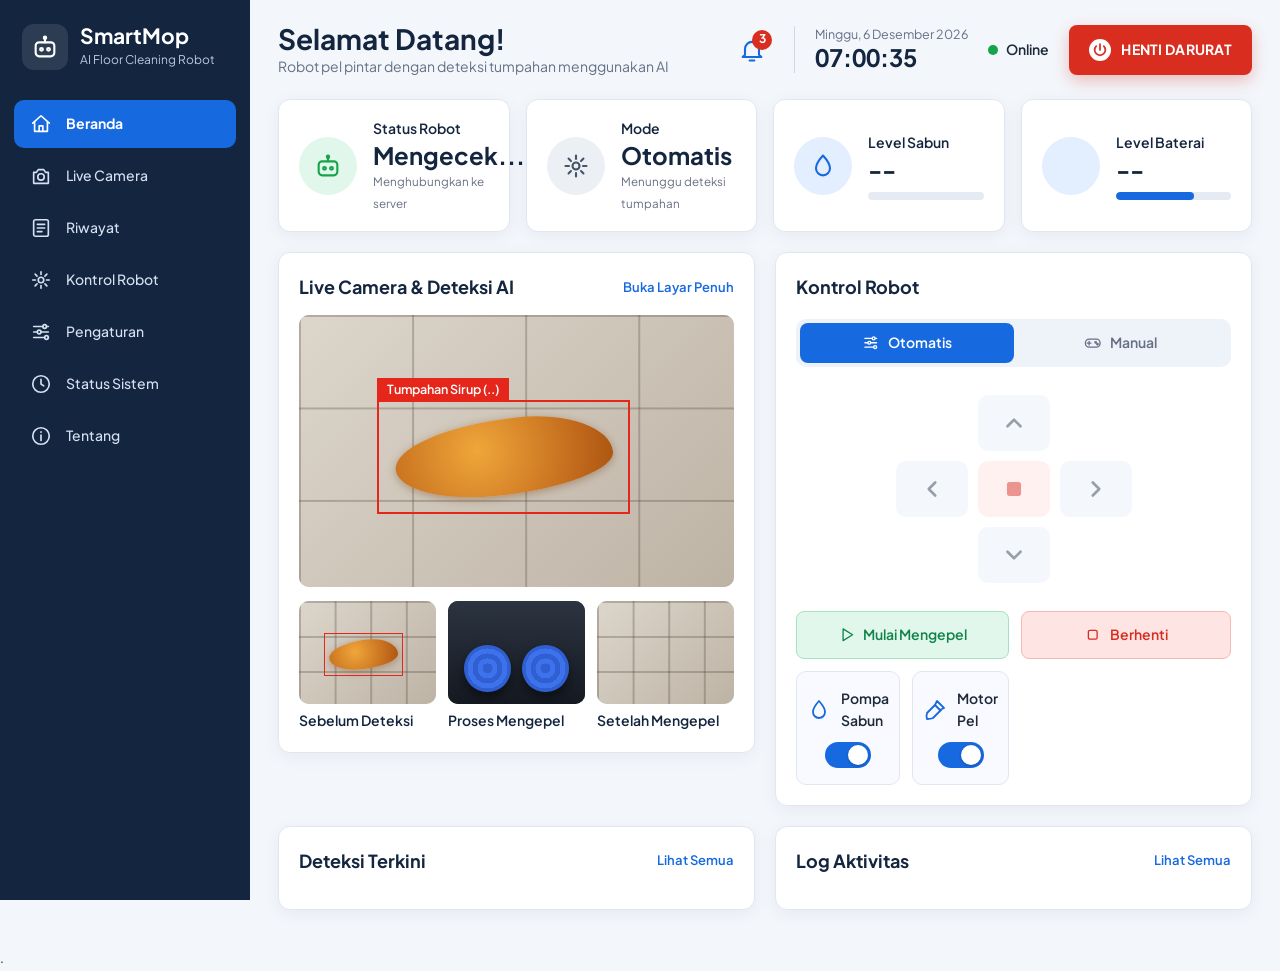
==== commit 31a23809: "nammbahkan backend" ====
--- a/frontend/index.html
+++ b/frontend/index.html
@@ -165,7 +165,7 @@
 <script src="assets/js/notifications.js"></script>
 <script src="assets/js/robot-control.js"></script>
 <script src="assets/js/dashboard.js"></script>
-<script src="assets/js/status-koneksi.js"></script>   <!-- sebelum </body> -->
+<script src="assets/js/status-koneksi.js"></script>
 
 
 
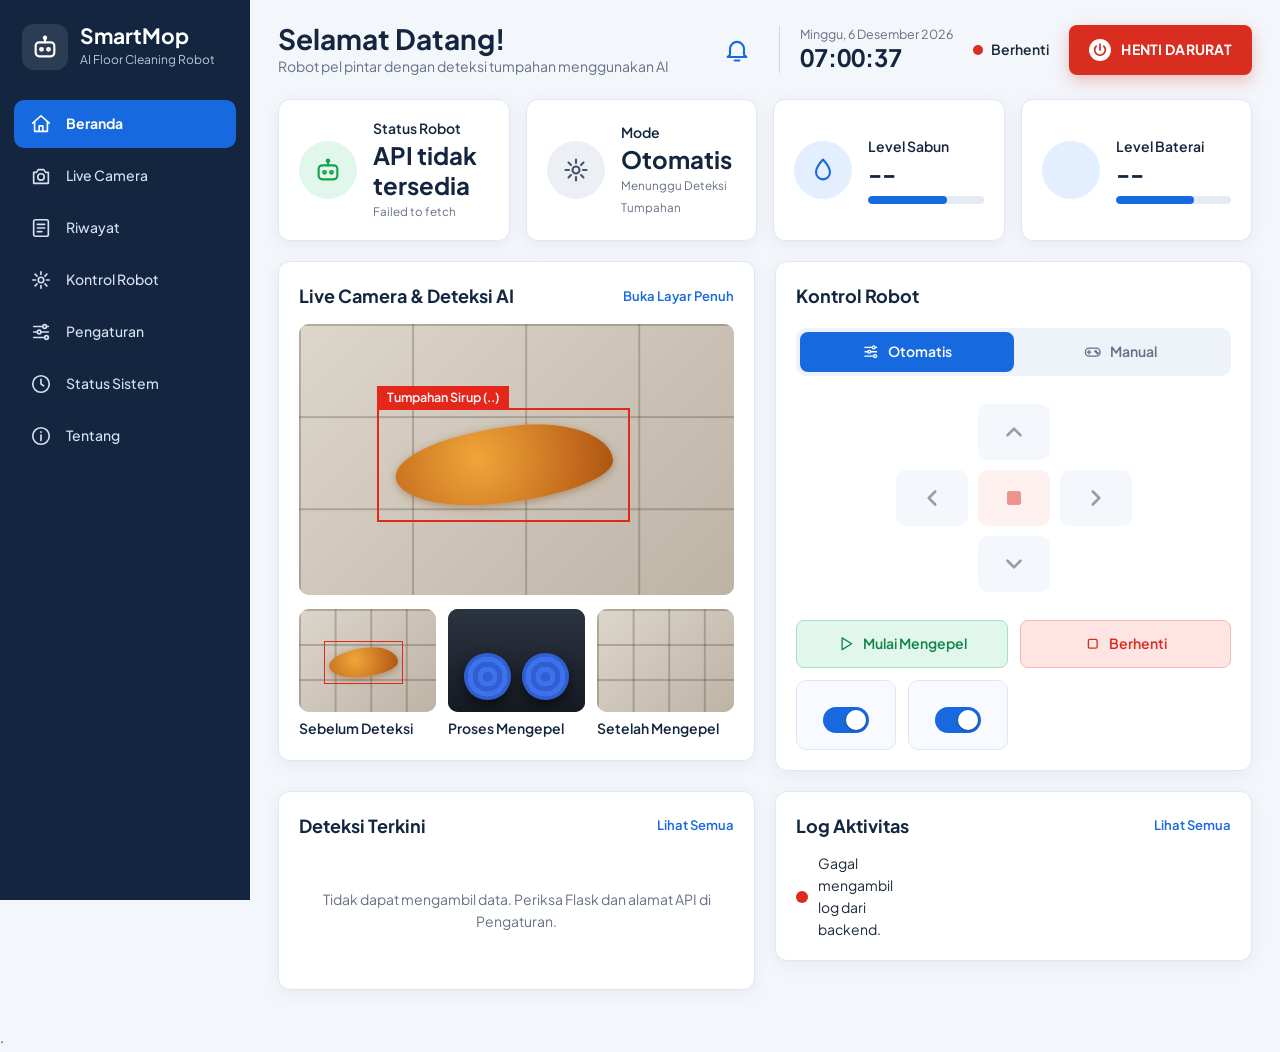
==== commit dfe47754: "Hosting DB Ke Postgress dan Perbaiki  Backend" ====
--- a/frontend/index.html
+++ b/frontend/index.html
@@ -57,8 +57,8 @@
                 <span class="stat-icon tone-blue"></span>
                 <div class="stat-body">
                     <span>Level Baterai</span>
-                    <strong id="soapValue">--</strong>
-                <div class="progress" role="progressbar" aria-label="Level baterai"><i id=batteryBar" style="width:68%"></i></div>
+                    <strong id="batteryValue">--</strong>
+                <div class="progress" role="progressbar" aria-label="Level baterai"><i id="batteryBar" style="width:68%"></i></div>
                 </div>
             </article>
 
@@ -159,13 +159,12 @@
 </div>
 </div>
 <p class="jam"><span id="clockDate"></span> · <strong id="clockTime"></strong></p>
-<script src="assets/js/app.js"></script>
 <script src="assets/js/api.js"></script>
 <script src="assets/js/app.js"></script>
 <script src="assets/js/notifications.js"></script>
 <script src="assets/js/robot-control.js"></script>
 <script src="assets/js/dashboard.js"></script>
-<script src="assets/js/status-koneksi.js"></script>
+
 
 
 
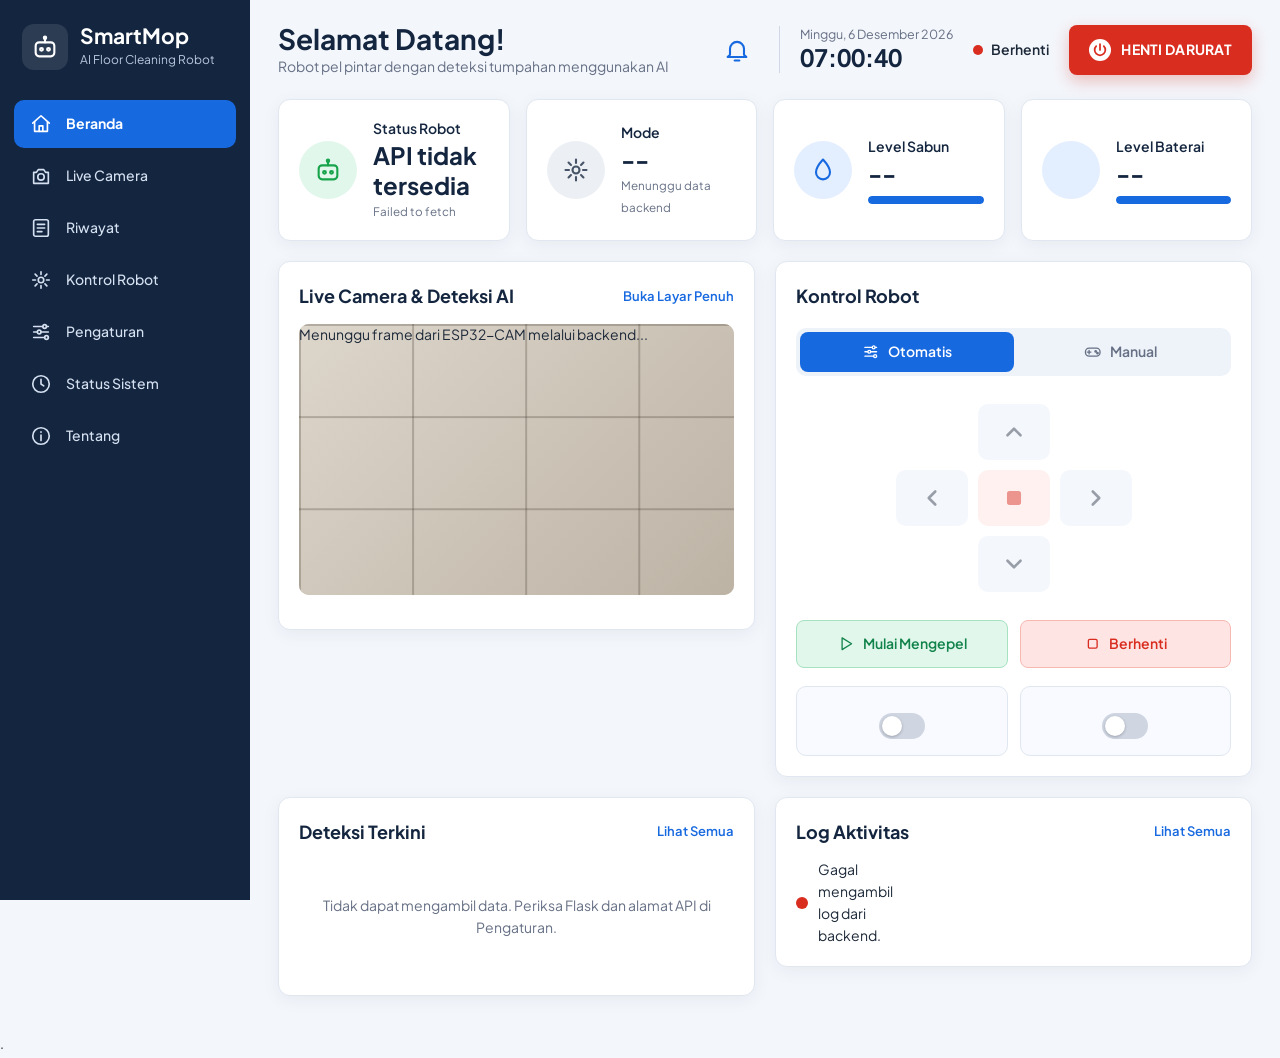
==== commit bfdbd636: "Perbaiki Backend dan buat kodingan esp32" ====
--- a/frontend/index.html
+++ b/frontend/index.html
@@ -1,12 +1,15 @@
+
 <!DOCTYPE html>
-<html lang="en">
+<html lang="id">
 <head>
     <meta charset="UTF-8">
     <meta name="viewport" content="width=device-width, initial-scale=1.0">
     <title>SMARTMOP</title>
+
     <link rel="preconnect" href="https://fonts.googleapis.com">
     <link rel="preconnect" href="https://fonts.gstatic.com" crossorigin>
     <link rel="stylesheet" href="https://fonts.googleapis.com/css2?family=Plus+Jakarta+Sans:wght@400;500;600;700;800&display=swap">
+
     <link rel="stylesheet" href="assets/css/variables.css">
     <link rel="stylesheet" href="assets/css/layout.css">
     <link rel="stylesheet" href="assets/css/components.css">
@@ -14,166 +17,247 @@
     <link rel="stylesheet" href="assets/css/responsive.css">
     <link rel="stylesheet" href="assets/css/style.css">
 </head>
-<body data-page="beranda" data-root=""
-    data-title="Selamat Datang!"
-    data-sub="Robot pel pintar dengan deteksi tumpahan menggunakan AI">
+
+<body data-page="beranda"
+      data-root=""
+      data-title="Selamat Datang!"
+      data-sub="Robot pel pintar dengan deteksi tumpahan menggunakan AI">
 
 <div class="app">
+
     <aside class="sidebar" id="sidebar"></aside>
+
     <div class="main">
+
         <header class="topbar" id="topbar"></header>
 
         <main class="page">
-            <!-- Ringkasan Status robot-->
-            <section class="stats" aria-label="Ringkasan Satatus Robot">
-            <article class="card stat">
-                <span class="stat-icon tone-green"></span>
-                <div class="stat-body">
-                    <span>Status Robot</span>
-                    <strong class="checking" id="statStatus">Mengecek...</strong>
-                    <small id="statStatusSub">Menghubungkan ke server</small>
+
+            <!-- RINGKASAN STATUS ROBOT -->
+            <section class="stats" aria-label="Ringkasan Status Robot">
+
+                <article class="card stat">
+                    <span class="stat-icon tone-green"></span>
+                    <div class="stat-body">
+                        <span>Status Robot</span>
+                        <strong class="checking" id="statStatus">Memuat...</strong>
+                        <small id="statStatusSub">Menunggu data backend</small>
+                    </div>
+                </article>
+
+                <article class="card stat">
+                    <span class="stat-icon tone-grey"></span>
+                    <div class="stat-body">
+                        <span>Mode</span>
+                        <strong id="statMode">--</strong>
+                        <small id="statModeSub">Menunggu data backend</small>
+                    </div>
+                </article>
+
+                <article class="card stat">
+                    <span class="stat-icon tone-blue"></span>
+                    <div class="stat-body">
+                        <span>Level Sabun</span>
+                        <strong id="soapValue">--</strong>
+                        <div class="progress" role="progressbar"
+                             aria-label="Level sabun">
+                            <i id="soapBar"></i>
+                        </div>
+                    </div>
+                </article>
+
+                <article class="card stat">
+                    <span class="stat-icon tone-blue"></span>
+                    <div class="stat-body">
+                        <span>Level Baterai</span>
+                        <strong id="batteryValue">--</strong>
+                        <div class="progress" role="progressbar"
+                             aria-label="Level baterai">
+                            <i id="batteryBar"></i>
+                        </div>
+                    </div>
+                </article>
+
+            </section>
+
+            <div class="dash">
+
+                <!-- LIVE CAMERA -->
+                <section class="card" aria-labelledby="hcam">
+
+                    <div class="card-head">
+                        <h2 id="hcam">Live Camera &amp; Deteksi AI</h2>
+                        <a class="link-all" href="pages/live-camera.html">
+                            Buka Layar Penuh
+                        </a>
+                    </div>
+
+                    <!-- Frame kamera aktual dari backend -->
+                    <div class="feed dashboard-camera-feed" id="mainFeed">
+                        <div id="cameraPlaceholder">
+                            Menunggu frame dari ESP32-CAM...
+                        </div>
+                    </div>
+
+                    <!-- Thumbnail hanya ditampilkan jika ada data aktual -->
+                    <div class="thumbs" id="cameraThumbnails"></div>
+
+                </section>
+
+                <!-- KONTROL ROBOT -->
+                <section class="card control"
+                         id="kontrol"
+                         aria-labelledby="htcl">
+
+                    <div class="card-head" style="margin:0">
+                        <h2 id="htcl">Kontrol Robot</h2>
+                    </div>
+
+                    <!-- MODE OTOMATIS / MANUAL -->
+                    <div class="seg"
+                         role="group"
+                         aria-label="Mode robot"
+                         id="modeSeg">
+
+                        <button type="button"
+                                data-mode="Otomatis"
+                                aria-pressed="false"
+                                id="modeAuto">
+                        </button>
+
+                        <button type="button"
+                                data-mode="Manual"
+                                aria-pressed="false"
+                                id="modeManual">
+                        </button>
+
+                    </div>
+
+                    <!-- ARAH GERAK ROBOT -->
+                    <div class="dpad"
+                         id="dpad"
+                         data-disable="true"
+                         role="group"
+                         aria-label="Arah gerak robot">
+
+                        <button class="up"
+                                data-dir="maju"
+                                aria-label="Maju"></button>
+
+                        <button class="down"
+                                data-dir="mundur"
+                                aria-label="Mundur"></button>
+
+                        <button class="stop"
+                                data-dir="berhenti"
+                                aria-label="Berhenti"></button>
+
+                        <button class="right"
+                                data-dir="kanan"
+                                aria-label="Belok Kanan"></button>
+
+                        <button class="left"
+                                data-dir="kiri"
+                                aria-label="Belok Kiri"></button>
+
+                    </div>
+
+                    <!-- TOMBOL MULAI DAN BERHENTI -->
+                    <div class="act-row">
+
+                        <button class="btn btn-success"
+                                id="btnStart">
+                        </button>
+
+                        <button class="btn btn-danger"
+                                id="btnStop">
+                        </button>
+
+                    </div>
+
+                    <!-- POMPA SABUN DAN MOTOR PEL -->
+                    <div class="tool-row">
+
+                        <div class="tool-tile">
+                            <span id="icoPump"></span>
+
+                            <label class="switch">
+                                <input type="checkbox"
+                                       id="swPump"
+                                       aria-label="Pompa sabun">
+                                <span class="switch-slider"></span>
+                            </label>
+                        </div>
+
+                        <div class="tool-tile">
+                            <span id="icoMotor"></span>
+
+                            <label class="switch">
+                                <input type="checkbox"
+                                       id="swMotor"
+                                       aria-label="Motor Pel">
+                                <span class="switch-slider"></span>
+                            </label>
+                        </div>
+
+                    </div>
+
+                </section>
+
+                <!-- DETEKSI DAN LOG AKTIVITAS -->
+                <div class="stack">
+
+                    <section class="card" aria-labelledby="hDet">
+
+                        <div class="card-head">
+                            <h2 id="hDet">Deteksi Terkini</h2>
+                            <a class="link-all" href="pages/riwayat.html">
+                                Lihat Semua
+                            </a>
+                        </div>
+
+                        <div class="det-list" id="detList">
+                            <p>Belum ada data deteksi dari backend.</p>
+                        </div>
+
+                    </section>
+
+                    <section class="card" aria-labelledby="hLog">
+
+                        <div class="card-head">
+                            <h2 id="hLog">Log Aktivitas</h2>
+                            <a class="link-all" href="pages/riwayat.html">
+                                Lihat Semua
+                            </a>
+                        </div>
+
+                        <ul class="log" id="logList">
+                            <li>Belum ada aktivitas tercatat.</li>
+                        </ul>
+
+                    </section>
 
                 </div>
-            </article>
-
-            <article class="card stat">
-                <span class="stat-icon tone-grey"></span>
-                    <div class="stat-body">
-                        <span>Mode</span>
-                        <strong id="statMode">Otomatis</strong>
-                        <small id="statModeSub">Menunggu Deteksi Tumpahan</small>
-                    </div>
-            </article>
-
-            <article class="card stat">
-                <span class="stat-icon tone-blue"></span>
-                <div class="stat-body">
-                    <span>Level Sabun</span>
-                    <strong id="soapValue">--</strong>
-                <div class="progress" role="progressbar" aria-label="Level sabun"><i id="soapBar" style="width:68%"></i></div>
-                </div>
-            </article>
-            <article class="card stat">
-                <span class="stat-icon tone-blue"></span>
-                <div class="stat-body">
-                    <span>Level Baterai</span>
-                    <strong id="batteryValue">--</strong>
-                <div class="progress" role="progressbar" aria-label="Level baterai"><i id="batteryBar" style="width:68%"></i></div>
-                </div>
-            </article>
-
-            </section>
-
-
-
-
-
-
-<div class="dash">
-<!-- Live Camera-->
-<section class="card" aria-labelledby="hcam">
-    <div class="card-head">
-        <h2 id="hcam"> Live Camera &amp; Deteksi AI</h2>
-        <a class="link-all" href="pages/live-camera.html"> Buka Layar Penuh</a>
+
+            </div>
+
+        </main>
+
     </div>
-    <div data-feed="spill" data-label="Tumpahan Sirup (..)" data-stam></div>
-    <div class="thumbs">
-        <figure><div data-feed="spill" data-size="sm"></div><figcaption>Sebelum Deteksi</figcaption></figure>
-        <figure><div data-feed="mop"></div><figcaption>Proses Mengepel</figcaption></figure>
-        <figure><div data-feed="clean"></div><figcaption>Setelah Mengepel</figcaption></figure>
-    </div>
-
-
-</section>
-
-
-
-
-    <!-- Bagian kontrol robot-->
-
-<!-- bagian ini dia manual ke otomatis-->
-<section class="card control" id="kontrol" aria-labelledby="htcl">
-    <div class="card-head" style="margin:0"><h2 id="htcl">Kontrol Robot</h2></div>
-    <div class="seg" role="group" aria-label="Mode robot" id="modeSeg">
-        <button type="button" data-mode="Otomatis" aria-pressed="true" id="modeAuto">
-        </button>
-        <button type="button" data-mode="Manual" aria-pressed="false" id="modeManual">
-        </button>
-    </div>
-
-
-<!-- bagian dia gerak ke depan belakang kiri kanan-->
-<div class="dpad" id="dpad" data-disable="true" role="group" aria-label="Arah gerak robot">
-    <button class="up" data-dir="maju" aria-label="Maju"></button>
-    <button class="down" data-dir="mundur" aria-label="Mundurs"></button>
-    <button class="stop" data-dir="berhenti" aria-label="Berhenti"></button>
-    <button class="right" data-dir="kanan" aria-label="Belok Kanan"></button>
-    <button class="left" data-dir="kiri" aria-label="Belok Kiri"></button>
+
 </div>
 
-
-<div class="act-row">
-    <button class="btn btn-success" id="btnStart"></button>
-    <button class="btn btn-danger" id="btnStop"></button>
-
-
-
-<!-- Bagian nyalakan sabun same pengepel-->
-
-<div class="tool-row">
-    <div class="tool-tile"><span id=icoPump></span>
-    <label class="switch">
-        <input type="checkbox" id="swPump" aria-label="Pompa sabun" checked><span class="switch-slider"></span>
-    </label>
-    </div>
-    <div class="tool-tile"><span id=icoMotor></span>
-    <label class="switch">
-        <input type="checkbox" id="swMotor" aria-label="Motor Pel" checked><span class="switch-slider"></span>
-    </label>
-    </div>
-
-
-
-        </div>
-</div>
-
-</section>
-
-<!-- Deteksi terkini Log-->
-<div class="stack">
-    <section class="card" aria-labelledby="hDet">
-        <div class="card-head"><h2 id="hDet">Deteksi Terkini</h2><a class="link-all" href="pages/riwayat.html">Lihat Semua</a></div>
-        <div class="det-llist" id="detList"></div>
-    </section>
-    <section class="card" aria-labelledby="hLog">
-        <div class="card-head"><h2 id="hlog">Log Aktivitas</h2><a class="link-all" href="pages/riwayat.html">Lihat Semua</a></div>
-        <ul class="log" id="logList"></ul>
-    </section>
-
-
-
-
-</div>
-</div>
-</main>
-</div>
-</div>
-<p class="jam"><span id="clockDate"></span> · <strong id="clockTime"></strong></p>
+<p class="jam">
+    <span id="clockDate"></span> ·
+    <strong id="clockTime"></strong>
+</p>
+
 <script src="assets/js/api.js"></script>
 <script src="assets/js/app.js"></script>
 <script src="assets/js/notifications.js"></script>
+<script src="assets/js/camera.js"></script>
 <script src="assets/js/robot-control.js"></script>
 <script src="assets/js/dashboard.js"></script>
 
-
-
-
-
-
-
-
 </body>
 </html>
-
-
-
